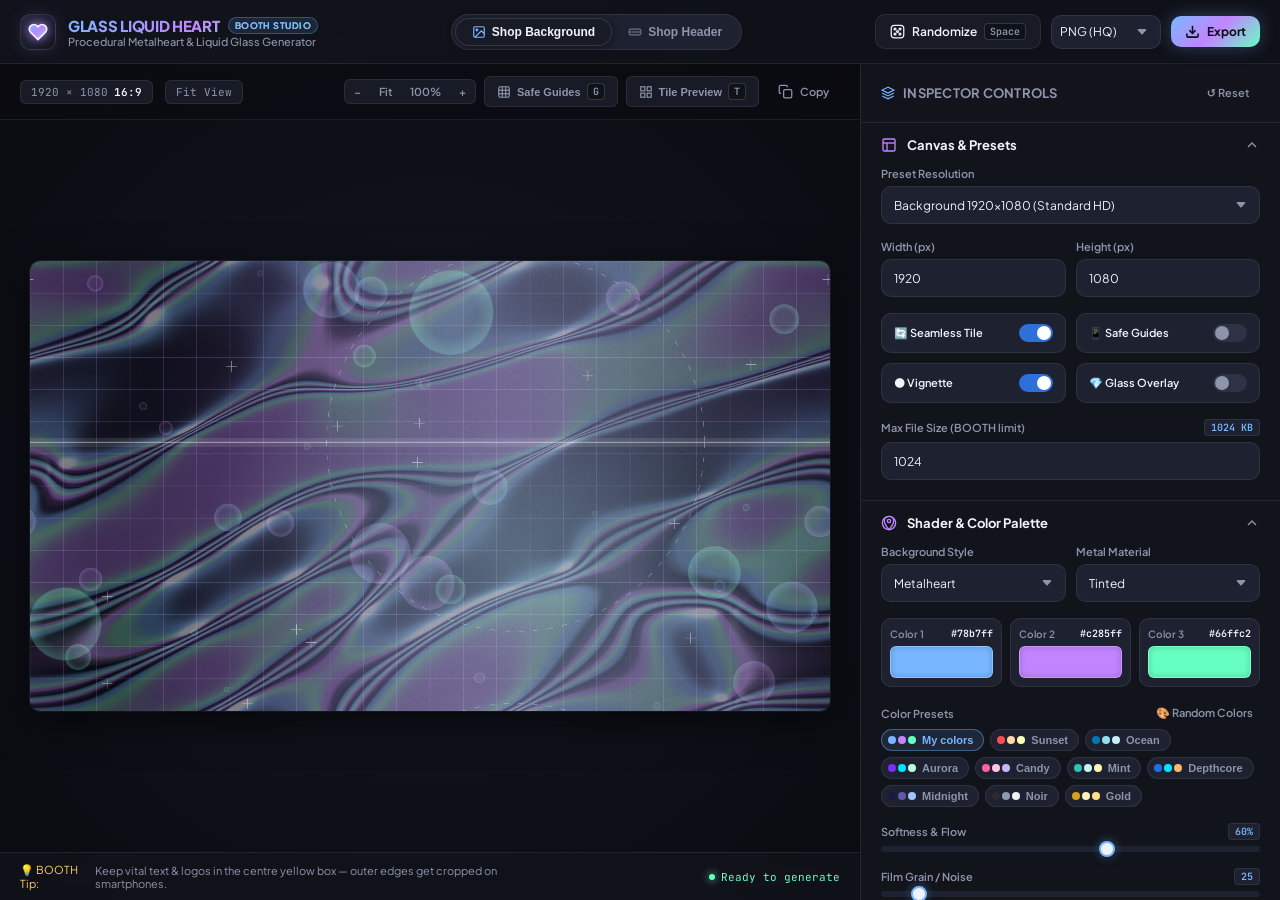
==== index.html @ 409257c8 "Initial commit: Redesign UI to Glass Liquid Heart studio and prepare for GitHub Pages" ====
<!DOCTYPE html>
<html lang="en">
<head>
  <meta charset="utf-8">
  <meta name="viewport" content="width=device-width, initial-scale=1">
  <title>Glass Liquid Heart | BOOTH Aesthetic Studio</title>
  <meta name="description" content="Next-gen procedural Metalheart, Liquid Metal, Liquid Glass, and Y2K aesthetic background & header generator for BOOTH shops.">
  <link rel="icon" href="data:image/svg+xml,<svg xmlns=%22http://www.w3.org/2000/svg%22 viewBox=%220 0 100 100%22><text y=%22.9em%22 font-size=%2290%22>💖</text></svg>">

  <!-- Embedded base64 woff2 fonts -->
  <link rel="stylesheet" href="fonts.css">

  <!-- Google Fonts for UI & Japanese Typography -->
  <link rel="preconnect" href="https://fonts.googleapis.com">
  <link rel="preconnect" href="https://fonts.gstatic.com" crossorigin>
  <link href="https://fonts.googleapis.com/css2?family=JetBrains+Mono:wght@400;500;600&family=Plus+Jakarta+Sans:wght@400;500;600;700;800&family=Syne:wght@700;800&family=Zen+Maru+Gothic:wght@700&family=Potta+One&family=Reggae+One&family=Rampart+One&family=DotGothic16&family=Yusei+Magic&family=RocknRoll+One&family=Train+One&display=swap" rel="stylesheet">

  <style>
    :root {
      --bg-base: #0a0b10;
      --bg-surface: #12141c;
      --bg-surface-elevated: #181b26;
      --bg-surface-glass: rgba(18, 20, 28, 0.72);
      --bg-input: #1d2130;
      --border-subtle: rgba(255, 255, 255, 0.08);
      --border-focus: rgba(120, 183, 255, 0.5);
      --border-glass: rgba(255, 255, 255, 0.12);
      --text-main: #f0f3fa;
      --text-muted: #8e95aa;
      --text-faint: #575e74;
      --accent-c1: #78b7ff;
      --accent-c2: #c285ff;
      --accent-c3: #66ffc2;
      --accent-gradient: linear-gradient(135deg, #78b7ff 0%, #c285ff 50%, #66ffc2 100%);
      --accent-primary: #78b7ff;
      --accent-danger: #fc4d50;
      --radius-sm: 6px;
      --radius-md: 10px;
      --radius-lg: 14px;
      --radius-xl: 20px;
      --shadow-sm: 0 2px 8px rgba(0, 0, 0, 0.25);
      --shadow-md: 0 8px 24px rgba(0, 0, 0, 0.35);
      --shadow-glow: 0 0 20px rgba(120, 183, 255, 0.2);
      --sidebar-width: 420px;
      --header-height: 64px;
      --font-ui: 'Plus Jakarta Sans', system-ui, -apple-system, sans-serif;
      --font-mono: 'JetBrains Mono', monospace;
    }

    * {
      box-sizing: border-box;
      margin: 0;
      padding: 0;
      -webkit-font-smoothing: antialiased;
    }

    body {
      background-color: var(--bg-base);
      color: var(--text-main);
      font-family: var(--font-ui);
      min-height: 100vh;
      display: flex;
      flex-direction: column;
      overflow-x: hidden;
      background-image: 
        radial-gradient(circle at 15% 10%, rgba(120, 183, 255, 0.06) 0%, transparent 40%),
        radial-gradient(circle at 85% 85%, rgba(194, 133, 255, 0.06) 0%, transparent 45%);
      background-attachment: fixed;
    }

    /* Scrollbars */
    ::-webkit-scrollbar {
      width: 7px;
      height: 7px;
    }
    ::-webkit-scrollbar-track {
      background: var(--bg-base);
    }
    ::-webkit-scrollbar-thumb {
      background: var(--bg-input);
      border-radius: 4px;
    }
    ::-webkit-scrollbar-thumb:hover {
      background: var(--text-faint);
    }

    /* Studio Header */
    header.studio-header {
      height: var(--header-height);
      background: var(--bg-surface-glass);
      backdrop-filter: blur(16px);
      -webkit-backdrop-filter: blur(16px);
      border-bottom: 1px solid var(--border-subtle);
      display: flex;
      align-items: center;
      justify-content: space-between;
      padding: 0 20px;
      position: sticky;
      top: 0;
      z-index: 100;
    }

    .brand-group {
      display: flex;
      align-items: center;
      gap: 12px;
    }

    .brand-icon {
      width: 36px;
      height: 36px;
      border-radius: var(--radius-md);
      background: linear-gradient(135deg, #1f2538 0%, #11131a 100%);
      border: 1px solid var(--border-glass);
      display: flex;
      align-items: center;
      justify-content: center;
      box-shadow: 0 0 16px rgba(194, 133, 255, 0.15);
      position: relative;
      overflow: hidden;
    }
    .brand-icon svg {
      width: 20px;
      height: 20px;
      filter: drop-shadow(0 0 6px #c285ff);
    }

    .brand-meta {
      display: flex;
      flex-direction: column;
    }
    .brand-title {
      font-size: 15px;
      font-weight: 800;
      letter-spacing: -0.02em;
      background: var(--accent-gradient);
      -webkit-background-clip: text;
      -webkit-text-fill-color: transparent;
      display: flex;
      align-items: center;
      gap: 8px;
    }
    .brand-badge {
      font-size: 9px;
      font-weight: 700;
      letter-spacing: 0.05em;
      text-transform: uppercase;
      padding: 2px 6px;
      border-radius: 100px;
      background: rgba(120, 183, 255, 0.12);
      color: var(--accent-c1);
      border: 1px solid rgba(120, 183, 255, 0.3);
      -webkit-text-fill-color: initial;
    }
    .brand-desc {
      font-size: 11px;
      color: var(--text-muted);
      font-weight: 500;
    }

    /* Mode Segmented Switch */
    .mode-switch {
      display: flex;
      background: var(--bg-input);
      padding: 3px;
      border-radius: 100px;
      border: 1px solid var(--border-subtle);
      position: relative;
    }
    .mode-btn {
      background: transparent;
      border: none;
      color: var(--text-muted);
      font-size: 12px;
      font-weight: 600;
      padding: 6px 16px;
      border-radius: 100px;
      cursor: pointer;
      display: flex;
      align-items: center;
      gap: 6px;
      transition: all 0.2s cubic-bezier(0.16, 1, 0.3, 1);
      user-select: none;
    }
    .mode-btn svg {
      width: 14px;
      height: 14px;
      opacity: 0.7;
    }
    .mode-btn.active {
      background: var(--bg-surface-elevated);
      color: var(--text-main);
      box-shadow: 0 2px 8px rgba(0, 0, 0, 0.4);
      border: 1px solid var(--border-glass);
    }
    .mode-btn.active svg {
      opacity: 1;
      color: var(--accent-c1);
    }

    /* Header Quick Actions */
    .header-actions {
      display: flex;
      align-items: center;
      gap: 10px;
    }

    /* Buttons */
    .btn {
      font-family: inherit;
      font-size: 12px;
      font-weight: 600;
      display: inline-flex;
      align-items: center;
      justify-content: center;
      gap: 7px;
      padding: 8px 14px;
      border-radius: var(--radius-md);
      border: 1px solid var(--border-subtle);
      background: var(--bg-surface-elevated);
      color: var(--text-main);
      cursor: pointer;
      transition: all 0.18s ease;
      user-select: none;
      white-space: nowrap;
    }
    .btn:hover {
      background: #222638;
      border-color: var(--border-glass);
      transform: translateY(-1px);
    }
    .btn:active {
      transform: translateY(0);
    }
    .btn svg {
      width: 15px;
      height: 15px;
      flex-shrink: 0;
    }

    .btn-primary {
      background: linear-gradient(135deg, #2b6cb0 0%, #7b2cbf 100%);
      border: 1px solid rgba(194, 133, 255, 0.4);
      color: #fff;
      box-shadow: 0 0 16px rgba(123, 44, 191, 0.3);
    }
    .btn-primary:hover {
      background: linear-gradient(135deg, #3182ce 0%, #9d4edd 100%);
      border-color: rgba(194, 133, 255, 0.6);
      box-shadow: 0 0 22px rgba(157, 78, 221, 0.45);
    }

    .btn-accent {
      background: var(--accent-gradient);
      color: #0c0e14;
      font-weight: 700;
      border: none;
      box-shadow: 0 0 18px rgba(120, 183, 255, 0.3);
    }
    .btn-accent:hover {
      filter: brightness(1.1);
      box-shadow: 0 0 24px rgba(102, 255, 194, 0.4);
    }

    .btn-ghost {
      background: transparent;
      border-color: transparent;
      color: var(--text-muted);
    }
    .btn-ghost:hover {
      background: var(--bg-input);
      color: var(--text-main);
    }

    .btn-sm {
      padding: 5px 10px;
      font-size: 11px;
      border-radius: var(--radius-sm);
    }

    .kbd {
      font-family: var(--font-mono);
      font-size: 10px;
      background: rgba(0, 0, 0, 0.3);
      padding: 1px 5px;
      border-radius: 4px;
      border: 1px solid rgba(255, 255, 255, 0.15);
      color: var(--text-muted);
    }

    /* Main Studio Container */
    .studio-layout {
      flex: 1;
      display: grid;
      grid-template-columns: 1fr var(--sidebar-width);
      min-height: calc(100vh - var(--header-height));
      position: relative;
    }

    /* Left: Viewport Stage */
    .viewport-stage {
      display: flex;
      flex-direction: column;
      position: relative;
      background: radial-gradient(circle at center, #131622 0%, #0a0b10 100%);
      overflow: hidden;
    }

    /* Viewport Stage Bar */
    .stage-toolbar {
      display: flex;
      align-items: center;
      justify-content: space-between;
      padding: 12px 20px;
      background: rgba(10, 11, 16, 0.5);
      backdrop-filter: blur(8px);
      border-bottom: 1px solid var(--border-subtle);
      z-index: 10;
    }

    .viewport-meta {
      display: flex;
      align-items: center;
      gap: 12px;
    }

    .res-badge {
      font-family: var(--font-mono);
      font-size: 11px;
      color: var(--text-muted);
      background: var(--bg-surface-elevated);
      padding: 4px 10px;
      border-radius: var(--radius-sm);
      border: 1px solid var(--border-subtle);
      display: flex;
      align-items: center;
      gap: 6px;
    }
    .res-badge b {
      color: var(--text-main);
      font-weight: 600;
    }

    .stage-controls {
      display: flex;
      align-items: center;
      gap: 8px;
    }

    .tool-toggle {
      background: var(--bg-surface-elevated);
      border: 1px solid var(--border-subtle);
      color: var(--text-muted);
      padding: 6px 12px;
      border-radius: var(--radius-sm);
      font-size: 11px;
      font-weight: 600;
      cursor: pointer;
      display: flex;
      align-items: center;
      gap: 6px;
      transition: all 0.15s ease;
    }
    .tool-toggle:hover {
      background: #202435;
      color: var(--text-main);
    }
    .tool-toggle.active {
      background: rgba(120, 183, 255, 0.14);
      color: var(--accent-c1);
      border-color: rgba(120, 183, 255, 0.4);
    }
    .tool-toggle svg {
      width: 14px;
      height: 14px;
    }

    /* Canvas Viewport Area */
    .canvas-viewport {
      flex: 1;
      display: flex;
      align-items: center;
      justify-content: center;
      padding: 30px;
      position: relative;
      overflow: auto;
      user-select: none;
    }

    .canvas-container {
      position: relative;
      display: inline-flex;
      border-radius: var(--radius-md);
      box-shadow: 
        0 10px 40px rgba(0, 0, 0, 0.6),
        0 0 0 1px var(--border-subtle);
      transition: transform 0.2s cubic-bezier(0.16, 1, 0.3, 1);
      max-width: 100%;
    }

    canvas#cv {
      display: block;
      max-width: 100%;
      height: auto;
      border-radius: var(--radius-md);
      background: #000;
    }

    /* Safe Guides Overlay */
    #guide {
      position: absolute;
      inset: 0;
      pointer-events: none;
      display: none;
      border-radius: var(--radius-md);
      overflow: hidden;
    }
    #guide i {
      position: absolute;
      border: 1.5px dashed rgba(255, 255, 255, 0.8);
      box-shadow: 0 0 0 1px rgba(0, 0, 0, 0.6);
      top: 0;
      bottom: 0;
      left: 50%;
      transform: translateX(-50%);
    }
    #guide i::before {
      content: 'PC SAFE AREA';
      position: absolute;
      top: 8px;
      left: 8px;
      font-size: 9px;
      font-weight: 700;
      color: #fff;
      background: rgba(0, 0, 0, 0.6);
      padding: 2px 6px;
      border-radius: 3px;
      letter-spacing: 0.05em;
    }
    #guide b {
      position: absolute;
      border: 1.5px dashed #ffd166;
      left: 50%;
      top: 50%;
      transform: translate(-50%, -50%);
      width: 50%;
      height: 50%;
      box-shadow: 0 0 0 1px rgba(0, 0, 0, 0.7);
    }
    #guide b::before {
      content: 'PHONE SAFE ZONE';
      position: absolute;
      top: 6px;
      left: 6px;
      font-size: 9px;
      font-weight: 700;
      color: #ffd166;
      background: rgba(0, 0, 0, 0.7);
      padding: 2px 6px;
      border-radius: 3px;
      letter-spacing: 0.05em;
    }

    /* Stage Footer / Info Bar */
    .stage-footer {
      display: flex;
      align-items: center;
      justify-content: space-between;
      padding: 10px 20px;
      background: var(--bg-surface-glass);
      backdrop-filter: blur(8px);
      border-top: 1px solid var(--border-subtle);
      font-size: 11px;
      color: var(--text-muted);
    }
    .footer-tip {
      display: flex;
      align-items: center;
      gap: 6px;
      max-width: 60%;
    }
    .footer-tip span {
      color: #ffd166;
    }
    .footer-status {
      font-family: var(--font-mono);
      color: var(--accent-c3);
      display: flex;
      align-items: center;
      gap: 6px;
    }
    .footer-status::before {
      content: '';
      width: 6px;
      height: 6px;
      border-radius: 50%;
      background: var(--accent-c3);
      box-shadow: 0 0 8px var(--accent-c3);
    }

    /* Right: Studio Inspector Sidebar */
    .studio-sidebar {
      background: var(--bg-surface);
      border-left: 1px solid var(--border-subtle);
      display: flex;
      flex-direction: column;
      height: calc(100vh - var(--header-height));
      position: sticky;
      top: var(--header-height);
      overflow-y: auto;
    }

    .inspector-header {
      padding: 16px 20px;
      border-bottom: 1px solid var(--border-subtle);
      display: flex;
      align-items: center;
      justify-content: space-between;
      background: var(--bg-surface-glass);
      position: sticky;
      top: 0;
      z-index: 5;
    }
    .inspector-title {
      font-size: 13px;
      font-weight: 700;
      letter-spacing: 0.02em;
      text-transform: uppercase;
      color: var(--text-muted);
      display: flex;
      align-items: center;
      gap: 8px;
    }
    .inspector-title svg {
      width: 14px;
      height: 14px;
      color: var(--accent-c1);
    }

    /* Accordion Section */
    .panel-section {
      border-bottom: 1px solid var(--border-subtle);
    }
    .panel-header {
      padding: 14px 20px;
      display: flex;
      align-items: center;
      justify-content: space-between;
      cursor: pointer;
      user-select: none;
      background: transparent;
      transition: background 0.15s ease;
    }
    .panel-header:hover {
      background: rgba(255, 255, 255, 0.02);
    }
    .panel-title {
      font-size: 13px;
      font-weight: 700;
      display: flex;
      align-items: center;
      gap: 10px;
      color: var(--text-main);
    }
    .panel-title svg {
      width: 16px;
      height: 16px;
      color: var(--accent-c2);
    }
    .panel-chevron {
      color: var(--text-faint);
      transition: transform 0.2s cubic-bezier(0.16, 1, 0.3, 1);
    }
    .panel-section.open .panel-chevron {
      transform: rotate(180deg);
      color: var(--text-muted);
    }
    .panel-body {
      padding: 0 20px 20px 20px;
      display: none;
      flex-direction: column;
      gap: 16px;
    }
    .panel-section.open .panel-body {
      display: flex;
    }

    /* Form Controls */
    .field-group {
      display: flex;
      flex-direction: column;
      gap: 6px;
    }
    .field-label {
      font-size: 11px;
      font-weight: 600;
      color: var(--text-muted);
      display: flex;
      align-items: center;
      justify-content: space-between;
    }
    .field-label .val-badge {
      font-family: var(--font-mono);
      font-size: 10px;
      color: var(--accent-c1);
      background: var(--bg-input);
      padding: 1px 6px;
      border-radius: 4px;
      border: 1px solid var(--border-subtle);
    }

    .input-row {
      display: grid;
      grid-template-columns: 1fr 1fr;
      gap: 10px;
    }

    .input-row-3 {
      display: grid;
      grid-template-columns: 1fr 1fr 1fr;
      gap: 8px;
    }

    /* Text & Number Inputs */
    input[type="text"],
    input[type="number"],
    select {
      width: 100%;
      height: 38px;
      background: var(--bg-input);
      border: 1px solid var(--border-subtle);
      border-radius: var(--radius-md);
      color: var(--text-main);
      font-family: inherit;
      font-size: 12px;
      padding: 0 12px;
      outline: none;
      transition: all 0.15s ease;
    }
    input[type="text"]:focus,
    input[type="number"]:focus,
    select:focus {
      border-color: var(--border-focus);
      box-shadow: 0 0 0 3px rgba(120, 183, 255, 0.12);
      background: #22273a;
    }
    select {
      cursor: pointer;
      appearance: none;
      -webkit-appearance: none;
      background-image: url("data:image/svg+xml,%3Csvg xmlns='http://www.w3.org/2000/svg' width='12' height='12' fill='%238e95aa' viewBox='0 0 16 16'%3E%3Cpath d='M7.247 11.14 2.451 5.658C1.885 5.013 2.345 4 3.204 4h9.592a1 1 0 0 1 .753 1.659l-4.796 5.48a1 1 0 0 1-1.506 0z'/%3E%3C/svg%3E");
      background-repeat: no-repeat;
      background-position: calc(100% - 12px) center;
      padding-right: 32px;
    }
    select optgroup {
      background: var(--bg-surface-elevated);
      color: var(--accent-c1);
      font-weight: 700;
      font-style: normal;
    }
    select option {
      background: var(--bg-surface);
      color: var(--text-main);
      padding: 8px;
    }

    /* Range Sliders */
    input[type="range"] {
      -webkit-appearance: none;
      appearance: none;
      width: 100%;
      height: 6px;
      background: var(--bg-input);
      border-radius: 10px;
      outline: none;
      cursor: pointer;
      position: relative;
    }
    input[type="range"]::-webkit-slider-thumb {
      -webkit-appearance: none;
      appearance: none;
      width: 16px;
      height: 16px;
      border-radius: 50%;
      background: #f0f3fa;
      border: 2px solid #78b7ff;
      box-shadow: 0 2px 6px rgba(0, 0, 0, 0.5), 0 0 10px rgba(120, 183, 255, 0.5);
      cursor: pointer;
      transition: transform 0.1s ease, box-shadow 0.1s ease;
    }
    input[type="range"]::-webkit-slider-thumb:hover {
      transform: scale(1.2);
      box-shadow: 0 2px 8px rgba(0, 0, 0, 0.6), 0 0 14px rgba(120, 183, 255, 0.8);
    }
    input[type="range"]::-moz-range-thumb {
      width: 16px;
      height: 16px;
      border-radius: 50%;
      background: #f0f3fa;
      border: 2px solid #78b7ff;
      box-shadow: 0 2px 6px rgba(0, 0, 0, 0.5);
      cursor: pointer;
    }

    /* Color Swatches Grid */
    .color-swatches-grid {
      display: grid;
      grid-template-columns: 1fr 1fr 1fr;
      gap: 8px;
    }
    .color-picker-card {
      display: flex;
      flex-direction: column;
      gap: 6px;
      background: var(--bg-input);
      border: 1px solid var(--border-subtle);
      border-radius: var(--radius-md);
      padding: 8px;
      position: relative;
    }
    .color-picker-card:hover {
      border-color: var(--border-glass);
    }
    .color-preview-box {
      width: 100%;
      height: 32px;
      border-radius: var(--radius-sm);
      position: relative;
      overflow: hidden;
      cursor: pointer;
      border: 1px solid rgba(255, 255, 255, 0.15);
      box-shadow: inset 0 0 6px rgba(0, 0, 0, 0.2);
    }
    .color-preview-box input[type="color"] {
      position: absolute;
      inset: -10px;
      width: 200%;
      height: 200%;
      opacity: 0;
      cursor: pointer;
    }
    .color-card-meta {
      display: flex;
      align-items: center;
      justify-content: space-between;
      font-size: 10px;
      font-weight: 600;
    }
    .color-label-tag {
      color: var(--text-muted);
    }
    .color-hex-tag {
      font-family: var(--font-mono);
      color: var(--text-main);
    }

    /* Palettes Grid */
    .palettes-row {
      display: flex;
      flex-wrap: wrap;
      gap: 6px;
    }
    .palette-pill {
      background: var(--bg-input);
      border: 1px solid var(--border-subtle);
      border-radius: 100px;
      padding: 4px 10px 4px 6px;
      display: inline-flex;
      align-items: center;
      gap: 6px;
      font-size: 11px;
      font-weight: 600;
      cursor: pointer;
      color: var(--text-muted);
      transition: all 0.15s ease;
    }
    .palette-pill:hover {
      background: #252a3d;
      color: var(--text-main);
      border-color: var(--border-glass);
      transform: translateY(-1px);
    }
    .palette-pill.active {
      background: rgba(120, 183, 255, 0.12);
      border-color: rgba(120, 183, 255, 0.4);
      color: var(--accent-c1);
    }
    .palette-dots {
      display: flex;
      gap: 2px;
    }
    .palette-dot {
      width: 8px;
      height: 8px;
      border-radius: 50%;
    }

    /* Switch Toggles (iOS / Figma style) */
    .switches-grid {
      display: grid;
      grid-template-columns: 1fr 1fr;
      gap: 10px;
    }
    .switch-card {
      background: var(--bg-input);
      border: 1px solid var(--border-subtle);
      border-radius: var(--radius-md);
      padding: 10px 12px;
      display: flex;
      align-items: center;
      justify-content: space-between;
      cursor: pointer;
      transition: border-color 0.15s ease;
    }
    .switch-card:hover {
      border-color: var(--border-glass);
    }
    .switch-label {
      font-size: 11px;
      font-weight: 600;
      color: var(--text-main);
      display: flex;
      align-items: center;
      gap: 6px;
    }
    .switch-toggle {
      width: 34px;
      height: 18px;
      background: #2d3247;
      border-radius: 100px;
      position: relative;
      transition: background 0.2s cubic-bezier(0.16, 1, 0.3, 1);
      flex-shrink: 0;
    }
    .switch-toggle::after {
      content: '';
      position: absolute;
      top: 2px;
      left: 2px;
      width: 14px;
      height: 14px;
      border-radius: 50%;
      background: #8e95aa;
      transition: transform 0.2s cubic-bezier(0.16, 1, 0.3, 1), background 0.2s;
    }
    .switch-card input[type="checkbox"] {
      display: none;
    }
    .switch-card input[type="checkbox"]:checked + .switch-toggle {
      background: #2e6fd9;
    }
    .switch-card input[type="checkbox"]:checked + .switch-toggle::after {
      transform: translateX(16px);
      background: #ffffff;
    }

    /* Alignment Segmented Control */
    .segmented-control {
      display: flex;
      background: var(--bg-input);
      border-radius: var(--radius-md);
      border: 1px solid var(--border-subtle);
      padding: 3px;
      gap: 2px;
    }
    .segmented-btn {
      flex: 1;
      background: transparent;
      border: none;
      border-radius: var(--radius-sm);
      color: var(--text-muted);
      font-size: 11px;
      font-weight: 600;
      padding: 6px;
      cursor: pointer;
      transition: all 0.15s ease;
      display: flex;
      align-items: center;
      justify-content: center;
      gap: 4px;
    }
    .segmented-btn.active {
      background: var(--bg-surface-elevated);
      color: var(--text-main);
      box-shadow: 0 1px 4px rgba(0, 0, 0, 0.3);
      border: 1px solid var(--border-glass);
    }

    /* Quick Action Grid in Sidebar */
    .button-grid-2 {
      display: grid;
      grid-template-columns: 1fr 1fr;
      gap: 8px;
    }

    /* Modal for Seamless Tile Inspection */
    .modal-overlay {
      position: fixed;
      inset: 0;
      background: rgba(4, 5, 8, 0.82);
      backdrop-filter: blur(16px);
      -webkit-backdrop-filter: blur(16px);
      z-index: 1000;
      display: none;
      align-items: center;
      justify-content: center;
      padding: 24px;
    }
    .modal-overlay.open {
      display: flex;
      animation: modalFadeIn 0.2s ease-out;
    }
    @keyframes modalFadeIn {
      from { opacity: 0; transform: scale(0.98); }
      to { opacity: 1; transform: scale(1); }
    }

    .modal-container {
      background: var(--bg-surface);
      border: 1px solid var(--border-glass);
      border-radius: var(--radius-xl);
      box-shadow: var(--shadow-md);
      width: 100%;
      max-width: 1000px;
      max-height: 90vh;
      display: flex;
      flex-direction: column;
      overflow: hidden;
    }
    .modal-header {
      padding: 16px 24px;
      border-bottom: 1px solid var(--border-subtle);
      display: flex;
      align-items: center;
      justify-content: space-between;
    }
    .modal-title {
      font-size: 15px;
      font-weight: 700;
      display: flex;
      align-items: center;
      gap: 10px;
    }
    .modal-body {
      padding: 24px;
      overflow-y: auto;
      display: flex;
      flex-direction: column;
      gap: 16px;
    }
    .tile-preview-stage {
      width: 100%;
      height: 480px;
      border-radius: var(--radius-md);
      border: 1px solid var(--border-subtle);
      background-size: 33.333% 50%;
      box-shadow: inset 0 0 20px rgba(0, 0, 0, 0.5);
      position: relative;
    }
    .tile-mockup-overlay {
      position: absolute;
      inset: 0;
      display: flex;
      flex-direction: column;
      align-items: center;
      justify-content: center;
      background: rgba(0, 0, 0, 0.35);
      backdrop-filter: blur(2px);
      pointer-events: none;
    }
    .mock-shop-card {
      background: rgba(22, 24, 34, 0.9);
      border: 1px solid var(--border-glass);
      border-radius: 16px;
      padding: 24px 32px;
      text-align: center;
      box-shadow: 0 12px 36px rgba(0, 0, 0, 0.6);
      max-width: 400px;
    }
    .mock-avatar {
      width: 64px;
      height: 64px;
      border-radius: 50%;
      background: var(--accent-gradient);
      margin: 0 auto 12px auto;
      display: flex;
      align-items: center;
      justify-content: center;
      font-size: 24px;
      box-shadow: 0 0 20px rgba(120, 183, 255, 0.4);
    }

    /* Toast Notifications */
    .toast-container {
      position: fixed;
      bottom: 24px;
      right: 24px;
      display: flex;
      flex-direction: column;
      gap: 10px;
      z-index: 9999;
      pointer-events: none;
    }
    .toast {
      background: rgba(24, 27, 38, 0.95);
      border: 1px solid var(--border-glass);
      color: var(--text-main);
      padding: 12px 18px;
      border-radius: var(--radius-md);
      box-shadow: 0 8px 30px rgba(0, 0, 0, 0.6);
      backdrop-filter: blur(12px);
      font-size: 12px;
      font-weight: 600;
      display: flex;
      align-items: center;
      gap: 10px;
      animation: toastSlideUp 0.25s cubic-bezier(0.16, 1, 0.3, 1);
      transition: all 0.2s ease;
      pointer-events: auto;
    }
    .toast.hide {
      opacity: 0;
      transform: translateY(10px);
    }
    @keyframes toastSlideUp {
      from { opacity: 0; transform: translateY(20px); }
      to { opacity: 1; transform: translateY(0); }
    }

    /* Responsive */
    @media (max-width: 1024px) {
      .studio-layout {
        grid-template-columns: 1fr;
      }
      .studio-sidebar {
        height: auto;
        border-left: none;
        border-top: 1px solid var(--border-subtle);
      }
      header.studio-header {
        padding: 0 14px;
      }
      .brand-desc {
        display: none;
      }
    }
  </style>
</head>
<body>

  <!-- Top Studio Navigation Bar -->
  <header class="studio-header">
    <div class="brand-group">
      <div class="brand-icon">
        <svg viewBox="0 0 24 24" fill="none" stroke="currentColor" stroke-width="2">
          <path d="M20.84 4.61a5.5 5.5 0 0 0-7.78 0L12 5.67l-1.06-1.06a5.5 5.5 0 0 0-7.78 7.78l1.06 1.06L12 21.23l7.78-7.78 1.06-1.06a5.5 5.5 0 0 0 0-7.78z" fill="url(#brandGrad)"/>
          <defs>
            <linearGradient id="brandGrad" x1="0%" y1="0%" x2="100%" y2="100%">
              <stop offset="0%" stop-color="#78b7ff"/>
              <stop offset="50%" stop-color="#c285ff"/>
              <stop offset="100%" stop-color="#66ffc2"/>
            </linearGradient>
          </defs>
        </svg>
      </div>
      <div class="brand-meta">
        <h1 class="brand-title">GLASS LIQUID HEART <span class="brand-badge">BOOTH Studio</span></h1>
        <p class="brand-desc">Procedural Metalheart & Liquid Glass Generator</p>
      </div>
    </div>

    <!-- Center Mode Switcher -->
    <div class="mode-switch">
      <button class="mode-btn active" id="btn-mode-bg" data-mode="Background">
        <svg viewBox="0 0 24 24" fill="none" stroke="currentColor" stroke-width="2"><rect x="3" y="3" width="18" height="18" rx="2"/><circle cx="8.5" cy="8.5" r="1.5"/><polyline points="21 15 16 10 5 21"/></svg>
        Shop Background
      </button>
      <button class="mode-btn" id="btn-mode-hd" data-mode="Header">
        <svg viewBox="0 0 24 24" fill="none" stroke="currentColor" stroke-width="2"><rect x="2" y="7" width="20" height="10" rx="2"/><line x1="2" y1="12" x2="22" y2="12"/></svg>
        Shop Header
      </button>
      <!-- Hidden compatibility select for existing code -->
      <select id="mode" style="display:none;"><option selected>Background</option><option>Header</option></select>
    </div>

    <!-- Header Actions -->
    <div class="header-actions">
      <button class="btn" id="rnd" title="Generate new procedural variation (Space)">
        <svg viewBox="0 0 24 24" fill="none" stroke="currentColor" stroke-width="2"><rect x="2" y="2" width="20" height="20" rx="5"/><circle cx="8" cy="8" r="1.5"/><circle cx="16" cy="8" r="1.5"/><circle cx="8" cy="16" r="1.5"/><circle cx="16" cy="16" r="1.5"/><circle cx="12" cy="12" r="1.5"/></svg>
        Randomize <span class="kbd">Space</span>
      </button>
      <div style="width: 110px;">
        <select id="fmt" title="Download Format" style="height: 34px; padding: 0 8px;">
          <option value="image/png" selected>PNG (HQ)</option>
          <option value="image/jpeg">JPG (Lite)</option>
        </select>
      </div>
      <button class="btn btn-accent" id="dl">
        <svg viewBox="0 0 24 24" fill="none" stroke="currentColor" stroke-width="2.5"><path d="M21 15v4a2 2 0 0 1-2 2H5a2 2 0 0 1-2-2v-4"/><polyline points="7 10 12 15 17 10"/><line x1="12" y1="15" x2="12" y2="3"/></svg>
        Export
      </button>
    </div>
  </header>

  <!-- Studio Main Layout -->
  <main class="studio-layout">

    <!-- Viewport Stage (Center) -->
    <section class="viewport-stage">
      <div class="stage-toolbar">
        <div class="viewport-meta">
          <div class="res-badge">
            <span id="res-indicator">1920 × 1080</span>
            <b id="aspect-indicator">16:9</b>
          </div>
          <div class="res-badge" id="zoom-indicator">
            Fit View
          </div>
        </div>

        <div class="stage-controls">
          <div style="display:flex;align-items:center;background:var(--bg-surface-elevated);border:1px solid var(--border-subtle);border-radius:var(--radius-sm);overflow:hidden;">
            <button class="btn btn-sm btn-ghost" id="btn-zoom-out" style="padding:4px 8px;" title="Zoom Out">−</button>
            <button class="btn btn-sm btn-ghost" id="btn-zoom-fit" style="padding:4px 8px;font-size:11px;" title="Fit View">Fit</button>
            <button class="btn btn-sm btn-ghost" id="btn-zoom-100" style="padding:4px 8px;font-size:11px;" title="100% Scale">100%</button>
            <button class="btn btn-sm btn-ghost" id="btn-zoom-in" style="padding:4px 8px;" title="Zoom In">+</button>
          </div>
          <button class="tool-toggle" id="btn-toggle-guides" title="Toggle BOOTH Safe Zone Overlays (G)">
            <svg viewBox="0 0 24 24" fill="none" stroke="currentColor" stroke-width="2"><rect x="3" y="3" width="18" height="18" rx="2"/><line x1="9" y1="3" x2="9" y2="21"/><line x1="15" y1="3" x2="15" y2="21"/><line x1="3" y1="9" x2="21" y2="9"/><line x1="3" y1="15" x2="21" y2="15"/></svg>
            Safe Guides <span class="kbd">G</span>
          </button>
          <button class="tool-toggle" id="btn-open-tile-modal" title="Open Seamless 3x2 Tile Inspector (T)">
            <svg viewBox="0 0 24 24" fill="none" stroke="currentColor" stroke-width="2"><rect x="3" y="3" width="7" height="7"/><rect x="14" y="3" width="7" height="7"/><rect x="14" y="14" width="7" height="7"/><rect x="3" y="14" width="7" height="7"/></svg>
            Tile Preview <span class="kbd">T</span>
          </button>
          <button class="btn btn-sm btn-ghost" id="btn-copy-clipboard" title="Copy rendered image to clipboard">
            <svg viewBox="0 0 24 24" fill="none" stroke="currentColor" stroke-width="2"><rect x="9" y="9" width="13" height="13" rx="2"/><path d="M5 15H4a2 2 0 0 1-2-2V4a2 2 0 0 1 2-2h9a2 2 0 0 1 2 2v1"/></svg>
            Copy
          </button>
        </div>
      </div>

      <!-- Main Canvas Viewport Area -->
      <div class="canvas-viewport" id="viewport-scroll-area">
        <div class="canvas-container" id="canvas-wrapper">
          <canvas id="cv" width="1920" height="1080"></canvas>
          <div id="guide">
            <i></i>
            <b></b>
          </div>
        </div>
      </div>

      <!-- Stage Footer / Status Bar -->
      <div class="stage-footer">
        <div class="footer-tip">
          <span>💡 BOOTH Tip:</span> Keep vital text & logos in the centre yellow box — outer edges get cropped on smartphones.
        </div>
        <div class="footer-status" id="info">
          Ready to generate
        </div>
      </div>
    </section>

    <!-- Studio Inspector (Sidebar) -->
    <aside class="studio-sidebar">
      <div class="inspector-header">
        <div class="inspector-title">
          <svg viewBox="0 0 24 24" fill="none" stroke="currentColor" stroke-width="2"><polygon points="12 2 2 7 12 12 22 7 12 2"></polygon><polyline points="2 17 12 22 22 17"></polyline><polyline points="2 12 12 17 22 12"></polyline></svg>
          Inspector Controls
        </div>
        <button class="btn btn-sm btn-ghost" id="rstc" title="Reset to default colors">
          ↺ Reset
        </button>
      </div>

      <!-- Section 1: Presets & Canvas -->
      <div class="panel-section open" id="sec-canvas">
        <div class="panel-header">
          <div class="panel-title">
            <svg viewBox="0 0 24 24" fill="none" stroke="currentColor" stroke-width="2"><rect x="3" y="3" width="18" height="18" rx="2"/><line x1="3" y1="9" x2="21" y2="9"/><line x1="9" y1="21" x2="9" y2="9"/></svg>
            Canvas & Presets
          </div>
          <svg class="panel-chevron" width="16" height="16" viewBox="0 0 24 24" fill="none" stroke="currentColor" stroke-width="2"><polyline points="6 9 12 15 18 9"/></svg>
        </div>
        <div class="panel-body">
          <div class="field-group">
            <label class="field-label" for="preset">Preset Resolution</label>
            <select id="preset" autocomplete="off">
              <option value="1920,1080" selected>Background 1920×1080 (Standard HD)</option>
              <option value="2560,1440">Background 2560×1440 (2K Hi-Res)</option>
              <option value="1920,480">Header 1920×480</option>
              <option value="1920,600">Header 1920×600</option>
              <option value="512,512">Seamless Tile 512×512</option>
              <option value="1024,1024">Seamless Tile 1024×1024</option>
              <option value="c">Custom Dimensions</option>
            </select>
          </div>

          <div class="input-row">
            <div class="field-group">
              <label class="field-label" for="w">Width (px)</label>
              <input type="number" id="w" value="1920" min="100" max="4000" autocomplete="off">
            </div>
            <div class="field-group">
              <label class="field-label" for="h">Height (px)</label>
              <input type="number" id="h" value="1080" min="100" max="4000" autocomplete="off">
            </div>
          </div>

          <div class="switches-grid">
            <label class="switch-card">
              <span class="switch-label">🔄 Seamless Tile</span>
              <input type="checkbox" id="tl" checked autocomplete="off">
              <div class="switch-toggle"></div>
            </label>
            <label class="switch-card">
              <span class="switch-label">📱 Safe Guides</span>
              <input type="checkbox" id="gd" autocomplete="off">
              <div class="switch-toggle"></div>
            </label>
            <label class="switch-card">
              <span class="switch-label">🌑 Vignette</span>
              <input type="checkbox" id="vg" checked autocomplete="off">
              <div class="switch-toggle"></div>
            </label>
            <label class="switch-card">
              <span class="switch-label">💎 Glass Overlay</span>
              <input type="checkbox" id="ov" autocomplete="off">
              <div class="switch-toggle"></div>
            </label>
          </div>

          <!-- Compatibility hidden input -->
          <input type="checkbox" id="pv" style="display:none;" autocomplete="off">

          <div class="field-group">
            <label class="field-label" for="mx">
              <span>Max File Size (BOOTH limit)</span>
              <span class="val-badge" id="val-mx">1024 KB</span>
            </label>
            <input type="number" id="mx" value="1024" min="100" max="10240" autocomplete="off">
          </div>
        </div>
      </div>

      <!-- Section 2: Shader Style & Colors -->
      <div class="panel-section open" id="sec-style">
        <div class="panel-header">
          <div class="panel-title">
            <svg viewBox="0 0 24 24" fill="none" stroke="currentColor" stroke-width="2"><circle cx="12" cy="12" r="10"/><path d="M12 2a7 7 0 0 0-7 7c0 5 7 13 7 13s7-8 7-13a7 7 0 0 0-7-7z"/><circle cx="12" cy="9" r="2.5"/></svg>
            Shader & Color Palette
          </div>
          <svg class="panel-chevron" width="16" height="16" viewBox="0 0 24 24" fill="none" stroke="currentColor" stroke-width="2"><polyline points="6 9 12 15 18 9"/></svg>
        </div>
        <div class="panel-body">
          <div class="input-row">
            <div class="field-group">
              <label class="field-label" for="style">Background Style</label>
              <select id="style" autocomplete="off">
                <option selected>Metalheart</option>
                <option>Liquid metal</option>
                <option>Liquid glass</option>
                <option>Soft blobs</option>
                <option>Gradient</option>
                <option>Dots</option>
                <option>Stripes</option>
                <option>Checker</option>
                <option>Stars</option>
              </select>
            </div>
            <div class="field-group">
              <label class="field-label" for="mat">Metal Material</label>
              <select id="mat" autocomplete="off">
                <option selected>Tinted</option>
                <option>Silver</option>
                <option>Gold</option>
                <option>Rose</option>
                <option>Holographic</option>
              </select>
            </div>
          </div>

          <!-- Color Swatches & Hex pickers -->
          <div class="color-swatches-grid">
            <div class="color-picker-card">
              <div class="color-card-meta">
                <span class="color-label-tag">Color 1</span>
                <span class="color-hex-tag" id="hex-c1">#78b7ff</span>
              </div>
              <div class="color-preview-box" id="box-c1" style="background:#78b7ff;">
                <input type="color" id="c1" value="#78b7ff" autocomplete="off">
              </div>
            </div>

            <div class="color-picker-card">
              <div class="color-card-meta">
                <span class="color-label-tag">Color 2</span>
                <span class="color-hex-tag" id="hex-c2">#c285ff</span>
              </div>
              <div class="color-preview-box" id="box-c2" style="background:#c285ff;">
                <input type="color" id="c2" value="#c285ff" autocomplete="off">
              </div>
            </div>

            <div class="color-picker-card">
              <div class="color-card-meta">
                <span class="color-label-tag">Color 3</span>
                <span class="color-hex-tag" id="hex-c3">#66ffc2</span>
              </div>
              <div class="color-preview-box" id="box-c3" style="background:#66ffc2;">
                <input type="color" id="c3" value="#66ffc2" autocomplete="off">
              </div>
            </div>
          </div>

          <!-- Palette Presets Selector -->
          <div class="field-group">
            <div class="field-label">
              <span>Color Presets</span>
              <button class="btn btn-sm btn-ghost" id="rndc" style="padding:2px 6px;">
                🎨 Random Colors
              </button>
            </div>
            <div class="palettes-row" id="palette-buttons-container"></div>
            <!-- Hidden original select for script compatibility -->
            <select id="pal" style="display:none;" autocomplete="off"></select>
          </div>

          <!-- Sliders: Softness & Grain -->
          <div class="field-group">
            <label class="field-label" for="soft">
              <span>Softness & Flow</span>
              <span class="val-badge" id="val-soft">60%</span>
            </label>
            <input type="range" id="soft" min="0" max="100" value="60" autocomplete="off">
          </div>

          <div class="field-group">
            <label class="field-label" for="grain">
              <span>Film Grain / Noise</span>
              <span class="val-badge" id="val-grain">25</span>
            </label>
            <input type="range" id="grain" min="0" max="300" value="25" autocomplete="off">
          </div>
        </div>
      </div>

      <!-- Section 3: Typography & Studio Text -->
      <div class="panel-section open" id="sec-text">
        <div class="panel-header">
          <div class="panel-title">
            <svg viewBox="0 0 24 24" fill="none" stroke="currentColor" stroke-width="2"><polyline points="4 7 4 4 20 4 20 7"/><line x1="9" y1="20" x2="15" y2="20"/><line x1="12" y1="4" x2="12" y2="20"/></svg>
            Typography & Shop Branding
          </div>
          <svg class="panel-chevron" width="16" height="16" viewBox="0 0 24 24" fill="none" stroke="currentColor" stroke-width="2"><polyline points="6 9 12 15 18 9"/></svg>
        </div>
        <div class="panel-body">
          <div class="field-group">
            <label class="field-label" for="txt">Shop Text / Title</label>
            <input type="text" id="txt" placeholder="Enter shop name (or leave empty for clean background)" autocomplete="off">
          </div>

          <div class="field-group">
            <label class="field-label" for="font">Font Family</label>
            <select id="font" autocomplete="off">
              <option selected>Auto</option>
              <optgroup label="Disruptive / Blobby">
                <option style="font-family:'Climate Crisis'">Climate Crisis</option>
                <option style="font-family:'Syne'">Syne</option>
                <option style="font-family:'Unbounded'">Unbounded</option>
                <option style="font-family:'Anybody'">Anybody</option>
                <option style="font-family:'Gasoek One'">Gasoek One</option>
                <option style="font-family:'Bagel Fat One'">Bagel Fat One</option>
                <option style="font-family:'Modak'">Modak</option>
                <option style="font-family:'Chango'">Chango</option>
                <option style="font-family:'Rubik Wet Paint'">Rubik Wet Paint</option>
                <option style="font-family:'Rubik Bubbles'">Rubik Bubbles</option>
                <option style="font-family:'Rubik Glitch'">Rubik Glitch</option>
                <option style="font-family:'Shrikhand'">Shrikhand</option>
                <option style="font-family:'Sigmar One'">Sigmar One</option>
                <option style="font-family:'Foldit'">Foldit</option>
                <option style="font-family:'Rammetto One'">Rammetto One</option>
                <option style="font-family:'Titan One'">Titan One</option>
                <option style="font-family:'Luckiest Guy'">Luckiest Guy</option>
                <option style="font-family:'Coiny'">Coiny</option>
                <option style="font-family:'Chewy'">Chewy</option>
                <option style="font-family:'Paytone One'">Paytone One</option>
                <option style="font-family:'Passion One'">Passion One</option>
                <option style="font-family:'Londrina Solid'">Londrina Solid</option>
                <option style="font-family:'Sniglet'">Sniglet</option>
                <option style="font-family:'Lemon'">Lemon</option>
                <option style="font-family:'Nosifer'">Nosifer</option>
                <option style="font-family:'Rubik Gemstones'">Rubik Gemstones</option>
              </optgroup>
              <optgroup label="Y2K / Futuristic / Tech">
                <option style="font-family:'Orbitron'">Orbitron</option>
                <option style="font-family:'Audiowide'">Audiowide</option>
                <option style="font-family:'Zen Dots'">Zen Dots</option>
                <option style="font-family:'Wallpoet'">Wallpoet</option>
                <option style="font-family:'Goldman'">Goldman</option>
                <option style="font-family:'Oxanium'">Oxanium</option>
                <option style="font-family:'Exo 2'">Exo 2</option>
                <option style="font-family:'Russo One'">Russo One</option>
                <option style="font-family:'Bruno Ace'">Bruno Ace</option>
                <option style="font-family:'Stalinist One'">Stalinist One</option>
                <option style="font-family:'Black Ops One'">Black Ops One</option>
                <option style="font-family:'Faster One'">Faster One</option>
                <option style="font-family:'Michroma'">Michroma</option>
                <option style="font-family:'Krona One'">Krona One</option>
                <option style="font-family:'Righteous'">Righteous</option>
                <option style="font-family:'Tilt Warp'">Tilt Warp</option>
                <option style="font-family:'Dela Gothic One'">Dela Gothic One</option>
                <option style="font-family:'Monoton'">Monoton</option>
                <option style="font-family:'Bungee Shade'">Bungee Shade</option>
                <option style="font-family:'Bungee Inline'">Bungee Inline</option>
                <option style="font-family:'Vast Shadow'">Vast Shadow</option>
                <option style="font-family:'Fascinate Inline'">Fascinate Inline</option>
                <option style="font-family:'Sixtyfour'">Sixtyfour</option>
                <option style="font-family:'Silkscreen'">Silkscreen</option>
                <option style="font-family:'Pixelify Sans'">Pixelify Sans</option>
              </optgroup>
              <optgroup label="Gothic / Dark Metal">
                <option style="font-family:'Pirata One'">Pirata One</option>
                <option style="font-family:'UnifrakturMaguntia'">UnifrakturMaguntia</option>
                <option style="font-family:'New Rocker'">New Rocker</option>
                <option style="font-family:'Grenze Gotisch'">Grenze Gotisch</option>
                <option style="font-family:'Jacquard 24'">Jacquard 24</option>
              </optgroup>
              <optgroup label="Elegant / Fat Serif">
                <option style="font-family:'Fraunces'">Fraunces</option>
                <option style="font-family:'Gloock'">Gloock</option>
                <option style="font-family:'Caprasimo'">Caprasimo</option>
                <option style="font-family:'Ultra'">Ultra</option>
                <option style="font-family:'Alfa Slab One'">Alfa Slab One</option>
                <option style="font-family:'Abril Fatface'">Abril Fatface</option>
                <option style="font-family:'Rozha One'">Rozha One</option>
                <option style="font-family:'Limelight'">Limelight</option>
              </optgroup>
              <optgroup label="Japanese / Kanji Typography">
                <option>Zen Maru Gothic</option>
                <option>Potta One</option>
                <option>Reggae One</option>
                <option>Rampart One</option>
                <option>DotGothic16</option>
                <option>Yusei Magic</option>
                <option>RocknRoll One</option>
                <option>Train One</option>
              </optgroup>
            </select>
          </div>

          <div class="button-grid-2">
            <button class="btn btn-sm" id="rt">🎲 Randomize Text</button>
            <button class="btn btn-sm" id="dis">💥 Disruptive Y2K</button>
          </div>

          <div class="input-row">
            <div class="field-group">
              <label class="field-label" for="tstyle">Render Style</label>
              <select id="tstyle" autocomplete="off">
                <option selected>Auto</option>
                <option>Chrome</option>
                <option>Glass</option>
                <option>Sticker</option>
                <option>Neon</option>
                <option>Outline</option>
                <option>3D</option>
                <option>Gradient</option>
              </select>
            </div>
            <div class="field-group">
              <label class="field-label">Alignment</label>
              <div class="segmented-control" id="align-segmented">
                <button class="segmented-btn" data-pos="Left">Left</button>
                <button class="segmented-btn active" data-pos="Center">Center</button>
                <button class="segmented-btn" data-pos="Right">Right</button>
              </div>
              <select id="tpos" style="display:none;" autocomplete="off">
                <option>Center</option><option>Left</option><option>Right</option>
              </select>
            </div>
          </div>

          <label class="switch-card">
            <span class="switch-label">🔠 Force UPPERCASE</span>
            <input type="checkbox" id="tup" autocomplete="off">
            <div class="switch-toggle"></div>
          </label>

          <div class="field-group">
            <label class="field-label" for="tsz">
              <span>Text Size</span>
              <span class="val-badge" id="val-tsz">100%</span>
            </label>
            <input type="range" id="tsz" min="40" max="160" value="100" autocomplete="off">
          </div>

          <div class="field-group">
            <label class="field-label" for="tls">
              <span>Letter Spacing</span>
              <span class="val-badge" id="val-tls">5px</span>
            </label>
            <input type="range" id="tls" min="-5" max="40" value="5" autocomplete="off">
          </div>

          <div class="field-group">
            <label class="field-label" for="tgl">
              <span>Glow & Radiance</span>
              <span class="val-badge" id="val-tgl">100%</span>
            </label>
            <input type="range" id="tgl" min="0" max="200" value="100" autocomplete="off">
          </div>

          <div class="field-group">
            <label class="field-label" for="trot">
              <span>Perspective Tilt</span>
              <span class="val-badge" id="val-trot">0°</span>
            </label>
            <input type="range" id="trot" min="-15" max="15" value="0" autocomplete="off">
          </div>
        </div>
      </div>

      <!-- Section 4: 3D Extrusion & Liquid FX -->
      <div class="panel-section" id="sec-fx">
        <div class="panel-header">
          <div class="panel-title">
            <svg viewBox="0 0 24 24" fill="none" stroke="currentColor" stroke-width="2"><path d="M12 2v20M17 5H9.5a3.5 3.5 0 0 0 0 7h5a3.5 3.5 0 0 1 0 7H6"/></svg>
            Chrome Extrusion & Liquid FX
          </div>
          <svg class="panel-chevron" width="16" height="16" viewBox="0 0 24 24" fill="none" stroke="currentColor" stroke-width="2"><polyline points="6 9 12 15 18 9"/></svg>
        </div>
        <div class="panel-body">
          <div class="field-group">
            <label class="field-label" for="puff">
              <span>Puffiness (3D Depth)</span>
              <span class="val-badge" id="val-puff">100%</span>
            </label>
            <input type="range" id="puff" min="40" max="220" value="100" autocomplete="off">
          </div>

          <div class="field-group">
            <label class="field-label" for="shine">
              <span>Shine & Specular</span>
              <span class="val-badge" id="val-shine">100%</span>
            </label>
            <input type="range" id="shine" min="0" max="200" value="100" autocomplete="off">
          </div>

          <div class="field-group">
            <label class="field-label" for="str">
              <span>Horizontal Stretch</span>
              <span class="val-badge" id="val-str">100%</span>
            </label>
            <input type="range" id="str" min="50" max="220" value="100" autocomplete="off">
          </div>

          <div class="field-group">
            <label class="field-label" for="goo">
              <span>Liquid Goo (Bleed)</span>
              <span class="val-badge" id="val-goo">0</span>
            </label>
            <input type="range" id="goo" min="0" max="100" value="0" autocomplete="off">
          </div>

          <div class="field-group">
            <label class="field-label" for="wave">
              <span>Sine Wave Distortion</span>
              <span class="val-badge" id="val-wave">0</span>
            </label>
            <input type="range" id="wave" min="0" max="100" value="0" autocomplete="off">
          </div>

          <div class="field-group">
            <label class="field-label" for="split">
              <span>RGB Chromatic Split</span>
              <span class="val-badge" id="val-split">0</span>
            </label>
            <input type="range" id="split" min="0" max="100" value="0" autocomplete="off">
          </div>
        </div>
      </div>
    </aside>

  </main>

  <!-- Seamless Tile Inspection Modal -->
  <div class="modal-overlay" id="tile-modal">
    <div class="modal-container">
      <div class="modal-header">
        <div class="modal-title">
          <svg viewBox="0 0 24 24" fill="none" stroke="currentColor" stroke-width="2"><rect x="3" y="3" width="7" height="7"/><rect x="14" y="3" width="7" height="7"/><rect x="14" y="14" width="7" height="7"/><rect x="3" y="14" width="7" height="7"/></svg>
          Seamless 3×2 Repeat Inspector
        </div>
        <div style="display: flex; gap: 8px;">
          <button class="btn btn-sm" id="btn-toggle-mockup">Toggle BOOTH Mockup</button>
          <button class="btn btn-sm btn-ghost" id="btn-close-modal">✕ Close</button>
        </div>
      </div>
      <div class="modal-body">
        <p style="font-size: 12px; color: var(--text-muted);">
          Inspect how your pattern tiles seamlessly across BOOTH shop backgrounds. Turn on "Seamless Tile" in the inspector to verify edge alignment.
        </p>
        <div class="tile-preview-stage" id="tp-modal-stage">
          <div class="tile-mockup-overlay" id="tile-mockup" style="display: none;">
            <div class="mock-shop-card">
              <div class="mock-avatar">💖</div>
              <h3 style="font-size: 18px; margin-bottom: 6px; font-weight: 800;">YOUR SHOP NAME</h3>
              <p style="font-size: 12px; color: #a0aec0; margin-bottom: 14px;">3D Avatars, VRChat Assets & Y2K Aesthetics</p>
              <div style="display: flex; gap: 8px; justify-content: center;">
                <span class="brand-badge">★ 5.0 Rating</span>
                <span class="brand-badge">BOOTH Verified</span>
              </div>
            </div>
          </div>
        </div>
      </div>
    </div>
  </div>

  <!-- Toast Container -->
  <div class="toast-container" id="toast-container"></div>

  <!-- Hidden compatibility element for legacy tile preview -->
  <div id="tp" style="display:none;"></div>

  <script>
    // Studio DOM Elements & Helpers
    const $ = id => document.getElementById(id);
    const cv = $('cv');
    const ctx = cv.getContext('2d');
    let TL = false, seed = 1;
    const rnd = () => (seed = (seed * 16807) % 2147483647) / 2147483647;

    function showToast(msg, duration = 3000) {
      const container = $('toast-container');
      const toast = document.createElement('div');
      toast.className = 'toast';
      toast.innerHTML = msg;
      container.appendChild(toast);
      setTimeout(() => {
        toast.classList.add('hide');
        setTimeout(() => toast.remove(), 250);
      }, duration);
    }

    // Mathematical wrap & offset helper for seamless tiling
    function wrap(W, H, f) {
      if (!TL) { f(); return; }
      const s0 = seed;
      let e = s0;
      for (const oy of [-1, 0, 1]) {
        for (const ox of [-1, 0, 1]) {
          seed = s0;
          ctx.save();
          ctx.translate(ox * W, oy * H);
          f();
          ctx.restore();
          e = seed;
        }
      }
      seed = e;
    }

    function offs(W, H, f) {
      for (const oy of TL ? [-H, 0, H] : [0]) {
        for (const ox of TL ? [-W, 0, W] : [0]) {
          f(ox, oy);
        }
      }
    }

    function hx(c) {
      return [1, 3, 5].map(i => parseInt(c.substr(i, 2), 16));
    }

    function mix(a, b, t) {
      return [a[0] + (b[0] - a[0]) * t, a[1] + (b[1] - a[1]) * t, a[2] + (b[2] - a[2]) * t];
    }

    function depthcore(W, H, u, s, cs) {
      metal(W, H, s, false);
      const cx = W * (.3 + rnd() * .4), cy = H * (.38 + rnd() * .24), R = Math.max(W, H);
      let g = ctx.createRadialGradient(cx, cy, u * .04, cx, cy, R * .7);
      g.addColorStop(0, 'rgba(0,0,0,0)');
      g.addColorStop(.4, 'rgba(2,4,10,.6)');
      g.addColorStop(1, 'rgba(2,4,10,.97)');
      ctx.fillStyle = TL ? 'rgba(2,4,10,.55)' : g;
      ctx.fillRect(0, 0, W, H);
      ctx.save();
      ctx.globalCompositeOperation = 'screen';
      [[cx, cy, cs[1], .35, .55], [cx + (rnd() - .5) * W * .5, cy + (rnd() - .5) * H * .5, cs[2], .28, .4]].forEach(a => {
        wrap(W, H, () => {
          g = ctx.createRadialGradient(a[0], a[1], 0, a[0], a[1], R * a[4]);
          g.addColorStop(0, a[2] + Math.round(a[3] * 255).toString(16).padStart(2, '0'));
          g.addColorStop(1, a[2] + '00');
          ctx.fillStyle = g;
          ctx.fillRect(a[0] - R * a[4], a[1] - R * a[4], 2 * R * a[4], 2 * R * a[4]);
        });
      });
      const hy = H * .58, lw = Math.max(1, u * .0014);
      ctx.lineWidth = lw;
      ctx.strokeStyle = cs[1] + '3a';
      if (TL) {
        for (let i = 0; i < 14; i++) {
          const y = H * i / 14;
          ctx.beginPath(); ctx.moveTo(0, y); ctx.lineTo(W, y); ctx.stroke();
        }
        for (let i = 0; i < 24; i++) {
          const x = W * i / 24;
          ctx.beginPath(); ctx.moveTo(x, 0); ctx.lineTo(x, H); ctx.stroke();
        }
      } else {
        for (let i = 1; i <= 14; i++) {
          const y = hy + (H - hy) * Math.pow(i / 14, 2.2);
          ctx.beginPath(); ctx.moveTo(0, y); ctx.lineTo(W, y); ctx.stroke();
        }
        for (let i = -16; i <= 16; i++) {
          ctx.beginPath();
          ctx.moveTo(W / 2 + i * W * .012, hy);
          ctx.lineTo(W / 2 + i * W * .14, H);
          ctx.stroke();
        }
      }
      ctx.setLineDash([u * .012, u * .02]);
      ctx.strokeStyle = 'rgba(255,255,255,.35)';
      wrap(W, H, () => {
        ctx.beginPath(); ctx.arc(cx, cy, u * .42, 0, 7); ctx.stroke();
      });
      ctx.setLineDash([]);
      ctx.strokeStyle = 'rgba(255,255,255,.5)';
      wrap(W, H, () => {
        for (let i = 0; i < 14; i++) {
          const x = rnd() * W, y = rnd() * H, z = u * .012;
          ctx.beginPath(); ctx.moveTo(x - z, y); ctx.lineTo(x + z, y);
          ctx.moveTo(x, y - z); ctx.lineTo(x, y + z); ctx.stroke();
        }
      });
      wrap(W, H, () => {
        for (let i = 0; i < 34; i++) {
          const x = rnd() * W, y = rnd() * H, r = u * (.006 + Math.pow(rnd(), 2.5) * .09), c = cs[i % 3];
          g = ctx.createRadialGradient(x, y, r * .6, x, y, r);
          g.addColorStop(0, c + '10');
          g.addColorStop(.9, c + '40');
          g.addColorStop(1, c + '00');
          ctx.fillStyle = g;
          ctx.beginPath(); ctx.arc(x, y, r, 0, 7); ctx.fill();
        }
      });
      g = ctx.createLinearGradient(0, 0, W, 0);
      g.addColorStop(0, 'rgba(255,255,255,0)');
      g.addColorStop(.5, 'rgba(255,255,255,.85)');
      g.addColorStop(1, 'rgba(255,255,255,0)');
      ctx.fillStyle = TL ? 'rgba(255,255,255,.4)' : g;
      ctx.fillRect(0, cy - lw, W, lw * 2);
      ctx.globalAlpha = .25;
      ctx.fillRect(0, cy - u * .01, W, u * .02);
      ctx.restore();
    }

    const LF = {}, FWT = {
      Syne: 800, Unbounded: 800, Anybody: 800, Foldit: 800, Orbitron: 800,
      Fraunces: 800, Sniglet: 800, Oxanium: 800, 'Exo 2': 800, 'Grenze Gotisch': 800,
      'Londrina Solid': 900, Goldman: 700, 'Passion One': 700, Silkscreen: 700, 'Pixelify Sans': 700
    };
    const DF = ['Climate Crisis', 'Syne', 'Unbounded', 'Anybody', 'Gasoek One', 'Bagel Fat One', 'Modak', 'Chango', 'Rubik Wet Paint', 'Rubik Bubbles', 'Rubik Glitch', 'Shrikhand', 'Sigmar One', 'Foldit', 'Rammetto One', 'Titan One', 'Luckiest Guy', 'Coiny', 'Chewy', 'Paytone One', 'Passion One', 'Londrina Solid', 'Sniglet', 'Lemon', 'Nosifer', 'Rubik Gemstones'];

    function drawText(W, H, u, st, cs) {
      let txt = $('txt').value.trim();
      if (!txt) return;
      if ($('tup').checked) txt = txt.toUpperCase();
      const AU = {
        'Metalheart': 'Orbitron', 'Liquid metal': 'Unbounded', 'Liquid glass': 'Syne',
        'Stripes': 'Gasoek One', 'Checker': 'Gasoek One', 'Stars': 'Bagel Fat One', 'Dots': 'Bagel Fat One'
      };
      const fam = $('font').value == 'Auto' ? (AU[st] || 'Climate Crisis') : $('font').value;
      const fw = FWT[fam] || 400;
      const stack = `"${fam}","Zen Maru Gothic","Noto Sans JP",sans-serif`;
      if (!LF[fam]) {
        LF[fam] = 1;
        if (document.fonts) document.fonts.load(`${fw} 40px "${fam}"`, txt).then(() => sched()).catch(() => {});
      }
      const goo = +$('goo').value, wv = +$('wave').value, sp = +$('split').value;
      const fx = goo || wv || sp;
      const baseCtx = ctx;
      let L = null;
      if (fx) {
        L = document.createElement('canvas');
        L.width = W;
        L.height = H;
        ctx = L.getContext('2d');
      }
      ctx.save();
      ctx.textBaseline = 'middle';
      ctx.lineJoin = 'round';
      let size = H * .44 * $('tsz').value / 100;
      const setF = () => {
        ctx.font = `${fw} ${size}px ${stack}`;
        if ('letterSpacing' in ctx) ctx.letterSpacing = (size * $('tls').value / 100) + 'px';
      };
      setF();
      let w = ctx.measureText(txt).width;
      const sx = $('str').value / 100;
      if (w * sx > W * .86) {
        size *= W * .86 / (w * sx);
        setF();
        w = ctx.measureText(txt).width;
      }
      const pos = $('tpos').value;
      const ax = pos == 'Left' ? W * .07 : pos == 'Right' ? W * .93 : W / 2;
      const gl = $('tgl').value / 100;
      ctx.textAlign = pos.toLowerCase();
      ctx.translate(ax, H / 2);
      ctx.rotate($('trot').value * Math.PI / 180);
      ctx.scale(sx, 1);
      let ts = $('tstyle').value;
      if (ts == 'Auto') ts = (st == 'Metalheart' || st == 'Liquid metal') ? 'Chrome' : st == 'Liquid glass' ? 'Glass' : 'Sticker';
      const rgb = a => `rgb(${a.map(Math.round)})`;
      const wt = [255, 255, 255];
      const c1 = hx(cs[0]), c2 = hx(cs[1]), c3 = hx(cs[2]);
      const T = () => ctx.fillText(txt, 0, 0);
      const S = () => ctx.strokeText(txt, 0, 0);
      const vg = a => {
        const g = ctx.createLinearGradient(0, -size * .5, 0, size * .5);
        a.forEach((c, i) => g.addColorStop(i / (a.length - 1), c));
        return g;
      };
      const x0 = pos == 'Left' ? 0 : pos == 'Right' ? -w : -w / 2;
      const hg = () => {
        const g = ctx.createLinearGradient(x0, 0, x0 + w, 0);
        [cs[2], cs[0], cs[1]].forEach((c, i) => g.addColorStop(i / 2, c));
        return g;
      };

      if (ts == 'Chrome') {
        const m = ctx.getTransform();
        const mk = document.createElement('canvas');
        mk.width = W; mk.height = H;
        const mc = mk.getContext('2d');
        mc.font = ctx.font;
        mc.textAlign = ctx.textAlign;
        mc.textBaseline = 'middle';
        if ('letterSpacing' in ctx) mc.letterSpacing = ctx.letterSpacing;
        mc.setTransform(m.a, m.b, m.c, m.d, m.e, m.f);
        mc.fillStyle = '#000';
        mc.fillText(txt, 0, 0);

        const blur = r => {
          const k = Math.max(1.5, r);
          const s = document.createElement('canvas');
          s.width = Math.max(2, Math.ceil(W / k));
          s.height = Math.max(2, Math.ceil(H / k));
          const a = s.getContext('2d');
          a.imageSmoothingQuality = 'high';
          a.drawImage(mk, 0, 0, s.width, s.height);
          const o = document.createElement('canvas');
          o.width = W; o.height = H;
          const b = o.getContext('2d');
          b.imageSmoothingQuality = 'high';
          b.drawImage(s, 0, 0, W, H);
          const d = b.getImageData(0, 0, W, H).data;
          const r8 = new Uint8Array(W * H);
          for (let i = 0; i < W * H; i++) r8[i] = d[i * 4 + 3];
          return r8;
        };

        const pf = $('puff').value / 100, sh = $('shine').value / 100;
        const a0 = mc.getImageData(0, 0, W, H).data;
        const A1 = blur(size * .05 * pf), A2 = blur(size * .11 * pf), A3 = blur(size * .22 * pf);
        const hh = new Float32Array(W * H);
        for (let i = 0; i < W * H; i++) hh[i] = (A1[i] * .3 + A2[i] * .4 + A3[i] * .3) / 255;

        const bb = (r) => {
          r = Math.max(1, Math.round(r));
          const tmp = new Float32Array(W * H);
          for (let y = 0; y < H; y++) {
            let s = 0, o = y * W;
            for (let x = -r; x <= r; x++) s += hh[o + Math.min(W - 1, Math.max(0, x))];
            for (let x = 0; x < W; x++) {
              tmp[o + x] = s / (2 * r + 1);
              s += hh[o + Math.min(W - 1, x + r + 1)] - hh[o + Math.max(0, x - r)];
            }
          }
          for (let x = 0; x < W; x++) {
            let s = 0;
            for (let y = -r; y <= r; y++) s += tmp[Math.min(H - 1, Math.max(0, y)) * W + x];
            for (let y = 0; y < H; y++) {
              hh[y * W + x] = s / (2 * r + 1);
              s += tmp[Math.min(H - 1, y + r + 1) * W + x] - tmp[Math.max(0, y - r) * W + x];
            }
          }
        };
        bb(size * .02);
        bb(size * .02);
        const g2 = Math.max(1, Math.round(size * .015));
        const mt = $('mat').value;
        const SP = {
          Silver: ['#262a36', '#7d8599', '#ffffff', '#08090f', '#59627c', '#dfe6f5', '#ffffff'],
          Gold: ['#3a2204', '#b5781c', '#fff2b0', '#160b01', '#c88a22', '#ffe9a0', '#ffffff'],
          Rose: ['#3a1a20', '#c9827c', '#fff0ee', '#160a0d', '#b87379', '#ffd9d4', '#ffffff'],
          Tinted: [rgb(c2.map(v => v * .3)), cs[1], '#ffffff', rgb(c1.map(v => v * .1)), cs[0], rgb(mix(c3, wt, .45)), '#ffffff']
        };
        const stops = (SP[mt] || SP.Tinted).map(c => {
          if (c[0] == '#') return [1, 3, 5].map(i => parseInt(c.substr(i, 2), 16));
          return c.match(/\d+/g).slice(0, 3).map(Number);
        }), posStops = [0, .2, .4, .52, .66, .84, 1];
        const out = document.createElement('canvas');
        out.width = W; out.height = H;
        const oc = out.getContext('2d'), im = oc.createImageData(W, H), d = im.data;
        const K = size * .16, Lg = [-.4, -.6, .7];
        for (let y = g2; y < H - g2; y++) {
          for (let x = g2; x < W - g2; x++) {
            const i = y * W + x, al = a0[i * 4 + 3];
            if (al < 2) continue;
            let nx = -(hh[i + g2] - hh[i - g2]) * K / (2 * g2);
            let ny = -(hh[i + g2 * W] - hh[i - g2 * W]) * K / (2 * g2);
            const nz = 1, l = Math.hypot(nx, ny, nz);
            nx /= l; ny /= l; const nzn = nz / l;
            let v = .5 - .5 * Math.max(-1, Math.min(1, ny * 1.7 + nx * .3 + ((x / W) - .5) * .3));
            let c;
            if (mt == 'Holographic') {
              c = hsl((v * 420 + nx * 80 + 300) % 360, .8, .35 + .4 * Math.abs(Math.sin(v * 9)));
            } else {
              let j = 0;
              while (j < 5 && v > posStops[j + 1]) j++;
              const k = Math.max(0, Math.min(1, (v - posStops[j]) / (posStops[j + 1] - posStops[j]))), s = k * k * (3 - 2 * k);
              c = mix(stops[j], stops[j + 1], s);
            }
            c = mix(c, [255, 255, 255], Math.min(.6, Math.pow(1 - nzn, 2) * .5 * sh));
            const sp = Math.pow(Math.max(0, nx * Lg[0] + ny * Lg[1] + nzn * Lg[2]), 36) * 210 * sh, o = i * 4;
            d[o] = Math.min(255, c[0] + sp);
            d[o + 1] = Math.min(255, c[1] + sp);
            d[o + 2] = Math.min(255, c[2] + sp);
            d[o + 3] = al;
          }
        }
        oc.putImageData(im, 0, 0);
        ctx.save();
        ctx.setTransform(1, 0, 0, 1, 0, 0);
        ctx.shadowColor = 'rgba(0,0,25,.6)';
        ctx.shadowBlur = size * .16;
        ctx.shadowOffsetY = size * .05;
        ctx.drawImage(mk, 0, 0);
        ctx.shadowColor = cs[1];
        ctx.shadowBlur = size * .4 * gl;
        ctx.shadowOffsetY = 0;
        ctx.drawImage(mk, 0, 0);
        ctx.shadowColor = 'transparent';
        ctx.drawImage(out, 0, 0);
        ctx.restore();
      } else if (ts == 'Glass') {
        const pw = w + size, ph = size * 1.6;
        const cx = pos == 'Left' ? w / 2 : pos == 'Right' ? -w / 2 : 0;
        const sm = document.createElement('canvas');
        sm.width = Math.max(2, W / 20 | 0);
        sm.height = Math.max(2, H / 20 | 0);
        sm.getContext('2d').drawImage(cv, 0, 0, sm.width, sm.height);
        ctx.save();
        ctx.translate(cx, 0);
        ctx.shadowColor = 'rgba(0,0,0,.3)';
        ctx.shadowBlur = size * .3;
        ctx.shadowOffsetY = size * .1;
        pth(pw, ph, ph / 2);
        ctx.fillStyle = 'rgba(255,255,255,.1)';
        ctx.fill();
        ctx.shadowColor = 'transparent';
        ctx.save();
        pth(pw, ph, ph / 2);
        ctx.clip();
        const m = ctx.getTransform();
        ctx.setTransform(1, 0, 0, 1, 0, 0);
        ctx.drawImage(sm, 0, 0, W, H);
        ctx.setTransform(m);
        let g = ctx.createLinearGradient(-pw / 2, -ph / 2, pw / 2, ph / 2);
        g.addColorStop(0, 'rgba(255,255,255,.35)');
        g.addColorStop(.5, 'rgba(255,255,255,.05)');
        g.addColorStop(1, 'rgba(255,255,255,.22)');
        ctx.fillStyle = g;
        ctx.fillRect(-pw / 2, -ph / 2, pw, ph);
        ctx.restore();
        g = ctx.createLinearGradient(-pw / 2, -ph / 2, pw / 2, ph / 2);
        g.addColorStop(0, 'rgba(255,255,255,.95)');
        g.addColorStop(.4, 'rgba(255,255,255,.1)');
        g.addColorStop(.6, 'rgba(255,255,255,.1)');
        g.addColorStop(1, 'rgba(255,255,255,.7)');
        ctx.lineWidth = Math.max(2, size * .04);
        ctx.strokeStyle = g;
        pth(pw, ph, ph / 2);
        ctx.stroke();
        ctx.restore();
        ctx.shadowColor = cs[1];
        ctx.shadowBlur = size * .25 * gl;
        ctx.fillStyle = vg(['#fff', rgb(mix(c3, wt, .35)), cs[0]]);
        T();
      } else if (ts == 'Sticker') {
        ctx.shadowColor = 'rgba(0,0,0,.4)';
        ctx.shadowBlur = size * .15;
        ctx.shadowOffsetY = size * .07;
        ctx.strokeStyle = rgb(c1.map(v => v * .3));
        ctx.lineWidth = size * .17;
        S();
        ctx.shadowColor = 'transparent';
        ctx.fillStyle = vg([rgb(mix(c3, wt, .35)), cs[0], cs[1]]);
        T();
      } else if (ts == 'Neon') {
        ctx.shadowColor = 'rgba(0,0,10,.75)';
        ctx.shadowBlur = size * .5;
        ctx.fillStyle = 'rgba(0,0,12,.45)';
        T(); T();
        [.6, .3, .12].forEach(k => {
          ctx.shadowColor = cs[1];
          ctx.shadowBlur = size * k * gl;
          ctx.strokeStyle = cs[2];
          ctx.lineWidth = size * .06;
          S();
        });
        ctx.shadowColor = cs[2];
        ctx.shadowBlur = size * .08 * gl;
        ctx.strokeStyle = '#fff';
        ctx.lineWidth = size * .018;
        S();
      } else if (ts == 'Outline') {
        ctx.shadowColor = cs[1];
        ctx.shadowOffsetX = size * .05;
        ctx.shadowOffsetY = size * .05;
        ctx.strokeStyle = cs[1];
        ctx.lineWidth = size * .04;
        S();
        ctx.shadowColor = 'transparent';
        ctx.fillStyle = 'rgba(255,255,255,.08)';
        T();
        ctx.strokeStyle = hg();
        ctx.lineWidth = size * .04;
        S();
      } else if (ts == '3D') {
        const d = Math.max(2, Math.round(size * .12));
        for (let i = d; i >= 1; i--) {
          if (i == d) {
            ctx.shadowColor = 'rgba(0,0,0,.4)';
            ctx.shadowBlur = size * .2 * gl;
            ctx.shadowOffsetY = size * .05;
          } else {
            ctx.shadowColor = 'transparent';
          }
          ctx.fillStyle = rgb(mix(c2.map(v => v * .25), c1.map(v => v * .6), 1 - i / d));
          ctx.fillText(txt, i * .8, i * .8);
        }
        ctx.shadowColor = 'transparent';
        ctx.fillStyle = vg([rgb(mix(c3, wt, .4)), cs[0], cs[1]]);
        T();
        ctx.strokeStyle = 'rgba(255,255,255,.5)';
        ctx.lineWidth = Math.max(1, size * .01);
        S();
      } else {
        ctx.shadowColor = 'transparent';
        ctx.strokeStyle = 'rgba(12,10,40,.85)';
        ctx.lineWidth = size * .1;
        S();
        ctx.shadowColor = cs[1];
        ctx.shadowBlur = size * .2 * gl;
        ctx.fillStyle = hg();
        T();
      }
      ctx.restore();

      if (fx) {
        ctx = baseCtx;
        let src = L;
        if (goo > 0) {
          const k = Math.max(2, Math.round(size * .045 * goo / 30));
          const sw = Math.max(2, Math.round(W / k));
          const sh = Math.max(2, Math.round(H / k));
          const s1 = document.createElement('canvas');
          s1.width = sw; s1.height = sh;
          const a = s1.getContext('2d');
          a.imageSmoothingQuality = 'high';
          a.drawImage(L, 0, 0, sw, sh);
          const s2 = document.createElement('canvas');
          s2.width = W; s2.height = H;
          const b = s2.getContext('2d');
          b.imageSmoothingQuality = 'high';
          b.drawImage(s1, 0, 0, W, H);
          const id = b.getImageData(0, 0, W, H), d = id.data;
          for (let i = 3; i < d.length; i += 4) d[i] = Math.max(0, Math.min(255, (d[i] - 105) * 6));
          b.putImageData(id, 0, 0);
          src = s2;
        }
        if (wv > 0) {
          const amp = size * .07 * wv / 50;
          const fq = 6.283 / (size * 1.1);
          const tm = document.createElement('canvas');
          tm.width = W; tm.height = H;
          const x = tm.getContext('2d');
          for (let y = 0; y < H; y += 2) {
            x.drawImage(src, 0, y, W, 2, Math.sin(y * fq + 1.7) * amp + Math.sin(y * fq * 2.3) * amp * .4, y, W, 2);
          }
          src = tm;
        }
        if (sp > 0) {
          const dd = size * .04 * sp / 50;
          const tint = col => {
            const q = document.createElement('canvas');
            q.width = W; q.height = H;
            const x = q.getContext('2d');
            x.drawImage(src, 0, 0);
            x.globalCompositeOperation = 'source-in';
            x.fillStyle = col;
            x.fillRect(0, 0, W, H);
            return q;
          };
          ctx.save();
          ctx.globalAlpha = .85;
          ctx.drawImage(tint(cs[1]), -dd, 0);
          ctx.drawImage(tint(cs[2]), dd, 0);
          ctx.restore();
        }
        ctx.drawImage(src, 0, 0);
      }
    }

    function hsl(h, s, l) {
      const a = s * Math.min(l, 1 - l);
      const f = n => {
        const k = (n + h / 30) % 12;
        return 255 * (l - a * Math.max(-1, Math.min(k - 3, 9 - k, 1)));
      };
      return [f(0), f(8), f(4)];
    }

    function grain(W, H) {
      const g = +$('grain').value;
      if (!g) return;
      const n = document.createElement('canvas');
      n.width = n.height = 256;
      const x = n.getContext('2d'), im = x.createImageData(256, 256);
      for (let i = 0; i < 65536; i++) {
        const v = Math.random() * 255;
        im.data.set([v, v, v, 255], i * 4);
      }
      x.putImageData(im, 0, 0);
      ctx.save();
      ctx.globalAlpha = g / 700;
      ctx.globalCompositeOperation = 'overlay';
      ctx.fillStyle = ctx.createPattern(n, 'repeat');
      ctx.fillRect(0, 0, W, H);
      ctx.restore();
    }

    function metal(W, H, s, hearts) {
      const sc = Math.min(1, Math.sqrt(1.5e6 / (W * H)));
      const cw = Math.max(2, W * sc | 0);
      const ch = Math.max(2, H * sc | 0);
      const o = document.createElement('canvas');
      o.width = cw; o.height = ch;
      const oc = o.getContext('2d'), img = oc.createImageData(cw, ch), d = img.data;
      const N = 9, P = [], ri = () => Math.round((rnd() - .5) * 3);
      for (let i = 0; i < N; i++) {
        P.push({
          kx: (rnd() - .5) * 7, ky: (rnd() - .5) * 7, ph: rnd() * 6.28,
          a: .35 + rnd() * .65, w: rnd() * 6.28, fx: ri(), fy: ri(), gx: ri(), gy: ri(), hx: ri() || 1
        });
      }
      const h = new Float32Array(cw * ch), A = cw / ch, HS = [];
      if (hearts) {
        HS.push([A / 2 + (rnd() - .5) * .1, .52, .3 + rnd() * .05]);
        for (let i = 0; i < 4; i++) {
          const sx = i % 2 ? 1 : -1;
          HS.push([A / 2 + sx * (.55 + rnd() * .5) * A / 1.8 * (.9 + .3 * rnd()), .15 + rnd() * .7, .07 + rnd() * .1]);
        }
      }
      for (let y = 0; y < ch; y++) {
        for (let x = 0; x < cw; x++) {
          const u = x / ch, v = y / ch;
          let z = 0;
          for (let i = 0; i < N; i++) {
            const p = P[i], q = P[(i + 1) % N], r = P[(i + 3) % N];
            z += TL ? p.a * Math.sin(6.2832 * (p.fx * x / cw + p.fy * y / ch) + p.ph + 1.6 * Math.sin(6.2832 * (q.gx * y / ch + q.gy * x / cw) + q.w) + .6 * Math.sin(6.2832 * r.hx * x / cw + r.w))
                    : p.a * Math.sin(p.kx * u + p.ky * v + p.ph + 1.6 * Math.sin(q.kx * v * .8 + q.ky * u + q.w) + .6 * Math.sin(r.kx * u * 1.3 + r.w));
          }
          if (hearts) {
            z *= .4;
            let hh = 0;
            for (const q of HS) {
              const X = (u - q[0]) / q[2], Y = -(v - q[1]) / q[2] - .1, a = X * X + Y * Y - 1, F = a * a * a - X * X * Y * Y * Y;
              if (F < 0) hh = Math.max(hh, Math.pow(-F, .5) * 1.4);
            }
            if (hh > 0) z = z * .15 + hh;
          }
          h[y * cw + x] = z;
        }
      }
      const c1 = hx($('c1').value), c2 = hx($('c2').value), c3 = hx($('c3').value);
      const mat = $('mat').value;
      const hi = mix(c3, [255, 255, 255], .35);
      const M = {
        Tinted: [c1.map(v => v * .12), c1, hi, c2, c2.map(v => v * .3), c1.map(v => v * .12)],
        Silver: [[8, 9, 14], [150, 156, 168], [255, 255, 255], [115, 122, 140], [28, 30, 40], [8, 9, 14]],
        Gold: [[40, 22, 4], [205, 142, 30], [255, 243, 175], [170, 105, 20], [60, 32, 6], [40, 22, 4]],
        Rose: [[45, 20, 25], [208, 132, 126], [255, 238, 232], [170, 95, 100], [60, 28, 35], [45, 20, 25]]
      };
      const stops = M[mat] || M.Tinted, bands = 2 + (1 - s) * 4, S = .18 + (1 - s) * .25, L = [-.4, -.6, .7];
      for (let y = 0; y < ch; y++) {
        for (let x = 0; x < cw; x++) {
          const xm = TL ? (x - 1 + cw) % cw : Math.max(0, x - 1);
          const xp = TL ? (x + 1) % cw : Math.min(cw - 1, x + 1);
          const ym = TL ? (y - 1 + ch) % ch : Math.max(0, y - 1);
          const yp = TL ? (y + 1) % ch : Math.min(ch - 1, y + 1);
          const gx = (h[y * cw + xp] - h[y * cw + xm]) * ch / (TL ? 2 : (xp - xm || 1));
          const gy = (h[yp * cw + x] - h[ym * cw + x]) * ch / (TL ? 2 : (yp - ym || 1));
          let nx = -gx * S, ny = -gy * S, nz = 1;
          const l = Math.hypot(nx, ny, nz);
          nx /= l; ny /= l; nz /= l;
          let t = (.5 + .5 * (nx * .55 + ny * .85)) * bands;
          t -= Math.floor(t);
          let c;
          if (mat == 'Holographic') {
            c = hsl((t * 360 + nx * 90 + ny * 60 + 720) % 360, .85, .3 + .35 * (.5 + .5 * Math.cos(t * 12.566)));
          } else {
            const f = t * 5, i = Math.min(4, f | 0), k = f - i;
            c = mix(stops[i], stops[i + 1], k * k * (3 - 2 * k));
          }
          const fr = .55 + .45 * nz;
          const sp = Math.pow(Math.max(0, nx * L[0] + ny * L[1] + nz * L[2]), 40) * 190 + Math.exp(-Math.pow((nx - .25) / .1, 2)) * (ny < 0 ? 45 : 12);
          const idx = (y * cw + x) * 4;
          d[idx] = Math.min(255, c[0] * fr + sp);
          d[idx + 1] = Math.min(255, c[1] * fr + sp);
          d[idx + 2] = Math.min(255, c[2] * fr + sp);
          d[idx + 3] = 255;
        }
      }
      oc.putImageData(img, 0, 0);
      ctx.imageSmoothingEnabled = true;
      ctx.imageSmoothingQuality = 'high';
      ctx.drawImage(o, 0, 0, W, H);
    }

    function pth(w, h, r, nb) {
      if (!nb) ctx.beginPath();
      ctx.moveTo(-w / 2 + r, -h / 2);
      ctx.arcTo(w / 2, -h / 2, w / 2, h / 2, r);
      ctx.arcTo(w / 2, h / 2, -w / 2, h / 2, r);
      ctx.arcTo(-w / 2, h / 2, -w / 2, -h / 2, r);
      ctx.arcTo(-w / 2, -h / 2, w / 2, -h / 2, r);
      ctx.closePath();
    }

    function glass(W, H, u, s) {
      const sm = document.createElement('canvas');
      const k = Math.max(6, 28 * (.4 + s));
      sm.width = Math.max(2, W / k | 0);
      sm.height = Math.max(2, H / k | 0);
      const sc = sm.getContext('2d');
      sc.imageSmoothingQuality = 'high';
      const fill = (c, w, h) => {
        c.width = w * (TL ? 3 : 1);
        c.height = h * (TL ? 3 : 1);
        const x = c.getContext('2d');
        x.imageSmoothingQuality = 'high';
        if (TL) {
          for (let i = 0; i < 3; i++) {
            for (let j = 0; j < 3; j++) x.drawImage(cv, i * w, j * h, w, h);
          }
        } else {
          x.drawImage(cv, 0, 0, w, h);
        }
      };
      const dI = im => TL ? ctx.drawImage(im, -W, -H, 3 * W, 3 * H) : ctx.drawImage(im, 0, 0, W, H);
      const sw = sm.width, sh = sm.height;
      fill(sm, sw, sh);
      const s2 = document.createElement('canvas');
      fill(s2, Math.max(2, W / (k / 3.5) | 0), Math.max(2, H / (k / 3.5) | 0));
      const n = 5 + (rnd() * 3 | 0);
      for (let i = 0; i < n; i++) {
        const kind = rnd(), orb = kind < .3, pill = kind < .7;
        const w = u * (orb ? .12 + rnd() * .2 : .28 + rnd() * .45);
        const h = orb ? w : pill ? w * (.35 + rnd() * .25) : w * (.8 + rnd() * .3);
        const x = W * (.08 + rnd() * .84), y = H * (.08 + rnd() * .84);
        const rot = (rnd() - .5) * .9;
        const r = Math.min(w, h) * (orb ? .5 : .4 + rnd() * .1);
        const rad = Math.hypot(w, h) / 2 + u * .1;
        for (const oy of TL ? [-H, 0, H] : [0]) {
          for (const ox of TL ? [-W, 0, W] : [0]) {
            if (x + ox + rad < 0 || x + ox - rad > W || y + oy + rad < 0 || y + oy - rad > H) continue;
            ctx.save();
            ctx.translate(ox, oy);
            ctx.save();
            ctx.translate(x, y);
            ctx.rotate(rot);
            ctx.shadowColor = 'rgba(0,0,0,.28)';
            ctx.shadowBlur = u * .05;
            ctx.shadowOffsetY = u * .02;
            pth(w, h, r);
            ctx.fillStyle = 'rgba(255,255,255,.12)';
            ctx.fill();
            ctx.shadowColor = 'transparent';
            ctx.save();
            pth(w, h, r);
            ctx.clip();
            ctx.save();
            ctx.rotate(-rot);
            ctx.translate(-x, -y);
            ctx.translate(x, y);
            ctx.scale(1.1, 1.1);
            ctx.translate(-x, -y);
            ctx.imageSmoothingEnabled = true;
            dI(sm);
            ctx.restore();
            {
              const ins = Math.min(w, h) * .16;
              ctx.save();
              pth(w, h, r);
              pth(w - ins * 2, h - ins * 2, Math.max(2, r - ins), 1);
              ctx.clip('evenodd');
              ctx.rotate(-rot);
              ctx.translate(-x, -y);
              ctx.translate(x, y);
              ctx.scale(1.45, 1.45);
              ctx.translate(-x, -y);
              dI(s2);
              ctx.restore();
            }
            let g = ctx.createLinearGradient(-w / 2, -h / 2, w / 2, h / 2);
            g.addColorStop(0, 'rgba(255,255,255,.26)');
            g.addColorStop(.5, 'rgba(255,255,255,.02)');
            g.addColorStop(1, 'rgba(255,255,255,.16)');
            ctx.fillStyle = g;
            ctx.fillRect(-w / 2, -h / 2, w, h);
            ctx.lineWidth = u * .03;
            ctx.strokeStyle = 'rgba(255,255,255,.22)';
            pth(w, h, r);
            ctx.stroke();
            g = ctx.createRadialGradient(-w * .25, -h * .3, 0, -w * .25, -h * .3, Math.max(w, h) * .45);
            g.addColorStop(0, 'rgba(255,255,255,.55)');
            g.addColorStop(1, 'rgba(255,255,255,0)');
            ctx.fillStyle = g;
            ctx.fillRect(-w / 2, -h / 2, w, h);
            ctx.restore();
            g = ctx.createLinearGradient(-w / 2, -h / 2, w / 2, h / 2);
            g.addColorStop(0, 'rgba(255,255,255,.95)');
            g.addColorStop(.35, 'rgba(255,255,255,.1)');
            g.addColorStop(.65, 'rgba(255,255,255,.1)');
            g.addColorStop(1, 'rgba(255,255,255,.7)');
            ctx.lineWidth = Math.max(2, u * .004);
            ctx.strokeStyle = g;
            pth(w, h, r);
            ctx.stroke();
            ctx.restore();
            ctx.restore();
          }
        }
      }
    }

    function draw() {
      const W = Math.max(100, Math.min(4000, +$('w').value || 1920));
      const H = Math.max(100, Math.min(4000, +$('h').value || 1080));
      cv.width = W; cv.height = H;
      const cs = [$('c1').value, $('c2').value, $('c3').value];
      const st = $('style').value;
      const s = $('soft').value / 100;
      let r = seed; seed = seed || 1;
      TL = $('tl').checked;
      const g = ctx.createLinearGradient(0, 0, W, H);
      g.addColorStop(0, cs[1]);
      g.addColorStop(1, cs[2]);
      ctx.fillStyle = TL ? cs[1] : g;
      ctx.fillRect(0, 0, W, H);
      const u = Math.min(W, H);

      if (st == 'Metalheart') depthcore(W, H, u, s, cs);
      else if (st == 'Liquid metal') metal(W, H, s, false);
      else if (st == 'Soft blobs' || st == 'Liquid glass') {
        const G = st == 'Liquid glass';
        if (G) {
          const b = hx(cs[0]), b2 = hx(cs[1]);
          const gg = ctx.createLinearGradient(0, 0, W, H);
          gg.addColorStop(0, `rgb(${b.map(v => v * .35 | 0)})`);
          gg.addColorStop(1, `rgb(${b2.map(v => v * .45 | 0)})`);
          ctx.fillStyle = TL ? `rgb(${b.map(v => v * .4 | 0)})` : gg;
          ctx.fillRect(0, 0, W, H);
        }
        for (let i = 0; i < (G ? 7 : 9); i++) {
          const x = rnd() * W, y = rnd() * H;
          const rad = u * (G ? .3 + rnd() * .45 : .25 + rnd() * .5);
          const c = ctx.createRadialGradient(x, y, 0, x, y, rad);
          c.addColorStop(0, cs[i % 3] + (G || s <= .5 ? 'ff' : 'cc'));
          c.addColorStop(1, cs[i % 3] + '00');
          offs(W, H, (ox, oy) => {
            ctx.save();
            ctx.translate(ox, oy);
            ctx.fillStyle = c;
            ctx.fillRect(x - rad, y - rad, 2 * rad, 2 * rad);
            ctx.restore();
          });
        }
      } else if (st == 'Gradient' && TL) {
        for (let i = 0; i < 3; i++) {
          const x = rnd() * W, y = rnd() * H, rad = u * (.9 + rnd() * .5);
          const c = ctx.createRadialGradient(x, y, 0, x, y, rad);
          c.addColorStop(0, cs[i] + 'ff');
          c.addColorStop(1, cs[i] + '00');
          offs(W, H, (ox, oy) => {
            ctx.save();
            ctx.translate(ox, oy);
            ctx.fillStyle = c;
            ctx.fillRect(x - rad, y - rad, 2 * rad, 2 * rad);
            ctx.restore();
          });
        }
      } else if (st == 'Gradient') {
        const a = rnd() * Math.PI * 2;
        const gg = ctx.createLinearGradient(
          W / 2 - Math.cos(a) * W / 2, H / 2 - Math.sin(a) * H / 2,
          W / 2 + Math.cos(a) * W / 2, H / 2 + Math.sin(a) * H / 2
        );
        gg.addColorStop(0, cs[0]);
        gg.addColorStop(.5, cs[1]);
        gg.addColorStop(1, cs[2]);
        ctx.fillStyle = gg;
        ctx.fillRect(0, 0, W, H);
      } else if (st == 'Dots') {
        const d = u * (.04 + .08 * (1 - s));
        const nx = Math.max(2, Math.round(W / d));
        const ny = 2 * Math.max(1, Math.round(H / d / 2));
        const dx = TL ? W / nx : d, dy = TL ? H / ny : d;
        ctx.fillStyle = cs[0] + '55';
        for (let y = 0, j = 0; y < H + dy; y += dy, j++) {
          for (let x = (j % 2) * dx / 2; x < W + dx; x += dx) {
            ctx.beginPath(); ctx.arc(x, y, d * .22, 0, 7); ctx.fill();
          }
        }
      } else if (st == 'Stripes' && TL) {
        const a = Math.round(4 + (1 - s) * 10), b = 1 + (rnd() * 3 | 0);
        ctx.fillStyle = cs[0] + '44';
        for (let m = 0; m <= a + b; m++) {
          ctx.beginPath();
          ctx.moveTo(m * W / a, 0);
          ctx.lineTo((m + .5) * W / a, 0);
          ctx.lineTo((m + .5 - b) * W / a, H);
          ctx.lineTo((m - b) * W / a, H);
          ctx.fill();
        }
      } else if (st == 'Stripes') {
        const d = u * (.05 + .1 * (1 - s));
        ctx.save();
        ctx.rotate(-.35);
        ctx.fillStyle = cs[0] + '44';
        for (let x = -W; x < W * 2; x += d * 2) ctx.fillRect(x, -H, d, H * 3);
        ctx.restore();
      } else if (st == 'Checker' && TL) {
        const d0 = u * (.06 + .1 * (1 - s));
        const nx = 2 * Math.max(1, Math.round(W / d0 / 2)), ny = 2 * Math.max(1, Math.round(H / d0 / 2));
        const X = i => Math.round(i * W / nx), Y = j => Math.round(j * H / ny);
        ctx.fillStyle = cs[0] + '44';
        for (let j = 0; j < ny; j++) {
          for (let i = 0; i < nx; i++) {
            if ((i + j) % 2) ctx.fillRect(X(i), Y(j), X(i + 1) - X(i), Y(j + 1) - Y(j));
          }
        }
      } else if (st == 'Checker') {
        const d = u * (.06 + .1 * (1 - s));
        ctx.fillStyle = cs[0] + '44';
        for (let y = 0; y < H; y += d) {
          for (let x = 0; x < W; x += d) {
            if (((x / d | 0) + (y / d | 0)) % 2) ctx.fillRect(x, y, d, d);
          }
        }
      } else if (st == 'Stars') {
        ctx.fillStyle = cs[0] + 'bb';
        wrap(W, H, () => {
          for (let i = 0; i < 60 + s * 80; i++) {
            const x = rnd() * W, y = rnd() * H, z = u * (.01 + rnd() * .025);
            ctx.beginPath();
            for (let k = 0; k < 10; k++) {
              const q = k % 2 ? z * .4 : z, a = k * Math.PI / 5 - Math.PI / 2;
              ctx.lineTo(x + Math.cos(a) * q, y + Math.sin(a) * q);
            }
            ctx.fill();
          }
        });
      }

      if (st == 'Liquid glass' || $('ov').checked) glass(W, H, u, s);

      if ($('vg').checked && !TL) {
        const v = ctx.createRadialGradient(W / 2, H / 2, u * .3, W / 2, H / 2, Math.max(W, H) * .75);
        v.addColorStop(0, '#fff0');
        v.addColorStop(1, '#00000022');
        ctx.fillStyle = v;
        ctx.fillRect(0, 0, W, H);
      }

      drawText(W, H, u, st, cs);
      grain(W, H);
      updateStatusSpecs();
    }

    function updateStatusSpecs() {
      const W = cv.width, H = cv.height;
      $('res-indicator').textContent = `${W} × ${H}`;
      const gcd = (a, b) => b ? gcd(b, a % b) : a;
      const g = gcd(W, H);
      const aspect = (W / g <= 32 && H / g <= 32) ? `${W / g}:${H / g}` : (W / H).toFixed(2) + ':1';
      $('aspect-indicator').textContent = aspect;
    }

    function go(newSeed) {
      guides();
      if (newSeed) seed = Math.floor(Math.random() * 1e6) + 1;
      const s0 = seed;
      draw();
      seed = s0;
      prev();
    }

    function prev() {
      const url = cv.toDataURL('image/jpeg', .75);
      const d = $('tp');
      d.style.aspectRatio = `${cv.width * 3}/${cv.height * 2}`;
      d.style.background = `url(${url}) 0 0/33.333% 50%`;
      const stage = $('tp-modal-stage');
      if (stage) {
        stage.style.backgroundImage = `url(${url})`;
      }
    }

    const DEF = ['#78b7ff', '#c285ff', '#66ffc2'];
    function myColors() {
      ['c1', 'c2', 'c3'].forEach((k, i) => {
        $(k).value = DEF[i];
        syncColorUI(k, DEF[i]);
      });
      $('pal').value = '0';
      updatePaletteActivePill(0);
    }

    function syncColorUI(id, val) {
      $(`hex-${id}`).textContent = val.toLowerCase();
      $(`box-${id}`).style.background = val;
    }

    $('rstc').onclick = () => {
      myColors();
      go(false);
      showToast('↺ Colors reset to default');
    };

    $('rnd').onclick = () => {
      go(true);
      showToast('🎲 Generated new variation');
    };

    $('rndc').onclick = () => {
      const hue = Math.random() * 360;
      const c = (a, l) => {
        const ctx2 = document.createElement('canvas').getContext('2d');
        ctx2.fillStyle = `hsl(${hue + a},70%,${l}%)`;
        return ctx2.fillStyle;
      };
      const rgbToHex = rgbStr => {
        const rgb = rgbStr.match(/\d+/g).map(Number);
        return '#' + rgb.map(x => x.toString(16).padStart(2, '0')).join('');
      };
      const col1 = rgbToHex(c(0, 60)), col2 = rgbToHex(c(40, 85)), col3 = rgbToHex(c(-40, 92));
      $('c1').value = col1; syncColorUI('c1', col1);
      $('c2').value = col2; syncColorUI('c2', col2);
      $('c3').value = col3; syncColorUI('c3', col3);
      go(true);
      showToast('🎨 Randomized color palette');
    };

    const BGO = '<option value="1920,1080" selected>Background 1920×1080 (Standard HD)</option><option value="2560,1440">Background 2560×1440 (2K Hi-Res)</option><option value="1920,480">Header 1920×480</option><option value="1920,600">Header 1920×600</option><option value="512,512">Seamless Tile 512×512</option><option value="1024,1024">Seamless Tile 1024×1024</option><option value="c">Custom Dimensions</option>';
    const HDO = '<option value="1500,500" selected>Header 1500×500 (recommended)</option><option value="960,300">Header 960×300 (compact)</option><option value="960,400">Header 960×400</option><option value="1500,600">Header 1500×600</option><option value="2000,667">Header 2000×667 (hi-res)</option><option value="c">Custom Dimensions</option>';

    function setMode(mode) {
      const hd = mode == 'Header';
      $('mode').value = mode;
      $('btn-mode-bg').classList.toggle('active', !hd);
      $('btn-mode-hd').classList.toggle('active', hd);
      $('preset').innerHTML = hd ? HDO : BGO;
      $('tl').checked = !hd;
      $('w').value = hd ? 1500 : 1920;
      $('h').value = hd ? 500 : 1080;
      go(false);
      showToast(`Switched mode: ${mode}`);
    }

    $('btn-mode-bg').onclick = () => setMode('Background');
    $('btn-mode-hd').onclick = () => setMode('Header');
    $('mode').onchange = () => setMode($('mode').value);

    $('rt').onclick = () => {
      const pk = a => a[Math.random() * a.length | 0];
      const r = (a, b) => Math.round(a + Math.random() * (b - a));
      const o = Math.random;
      const fs = [...$('font').querySelectorAll('optgroup:not([label^="Japanese"]) option')].map(e => e.value);
      if (!$('txt').value.trim()) $('txt').value = 'MY SHOP';
      $('font').value = pk(fs);
      $('tstyle').value = pk(['Chrome', 'Chrome', 'Chrome', 'Glass', 'Sticker', 'Neon', 'Outline', '3D', 'Gradient']);
      $('tsz').value = r(90, 125);
      $('str').value = r(85, 150);
      $('tls').value = r(0, 14);
      $('trot').value = o() < .5 ? 0 : r(-8, 8);
      $('puff').value = r(80, 160);
      $('shine').value = r(85, 150);
      $('tgl').value = r(70, 140);
      $('goo').value = o() < .5 ? 0 : r(15, 40);
      $('wave').value = o() < .5 ? 0 : r(10, 40);
      $('split').value = o() < .6 ? 0 : r(10, 35);
      updateAllBadges();
      go(false);
      showToast('🎲 Randomized typography style');
    };

    $('dis').onclick = () => {
      $('font').value = DF[Math.random() * DF.length | 0];
      $('tstyle').value = ['Gradient', 'Chrome', 'Sticker', '3D'][Math.random() * 4 | 0];
      $('goo').value = 35;
      $('wave').value = 30;
      $('split').value = 25;
      if (!$('txt').value.trim()) $('txt').value = 'MY SHOP';
      updateAllBadges();
      go(false);
      showToast('💥 Disruptive Y2K glitch applied');
    };

    let T;
    const sched = () => {
      clearTimeout(T);
      T = setTimeout(() => go(false), 50);
    };

    const PALS = [
      ['My colors', '#78b7ff', '#c285ff', '#66ffc2'],
      ['Sunset', '#fc4d50', '#ffd6a5', '#fdffb6'],
      ['Ocean', '#0077b6', '#90e0ef', '#caf0f8'],
      ['Aurora', '#7b2ff7', '#00e5ff', '#b5ffe1'],
      ['Candy', '#ff5ea8', '#ffc2e2', '#c9b6ff'],
      ['Mint', '#2ec4b6', '#cbf3f0', '#fff3b0'],
      ['Depthcore', '#1f6feb', '#00e5ff', '#ffb86b'],
      ['Midnight', '#1a1a40', '#5f5aa2', '#a0c4ff'],
      ['Noir', '#2b2b2b', '#8d99ae', '#edf2f4'],
      ['Gold', '#d4a017', '#fff1b8', '#ffe08a']
    ];

    $('pal').innerHTML = PALS.map((p, i) => `<option value="${i}">${p[0]}</option>`).join('');
    
    // Render clickable palette pills
    const paletteContainer = $('palette-buttons-container');
    PALS.forEach((p, i) => {
      const btn = document.createElement('button');
      btn.type = 'button';
      btn.className = 'palette-pill' + (i === 0 ? ' active' : '');
      btn.innerHTML = `
        <span class="palette-dots">
          <span class="palette-dot" style="background:${p[1]}"></span>
          <span class="palette-dot" style="background:${p[2]}"></span>
          <span class="palette-dot" style="background:${p[3]}"></span>
        </span>
        ${p[0]}
      `;
      btn.onclick = () => {
        $('pal').value = i;
        $('c1').value = p[1]; syncColorUI('c1', p[1]);
        $('c2').value = p[2]; syncColorUI('c2', p[2]);
        $('c3').value = p[3]; syncColorUI('c3', p[3]);
        updatePaletteActivePill(i);
        go(false);
      };
      paletteContainer.appendChild(btn);
    });

    function updatePaletteActivePill(idx) {
      document.querySelectorAll('.palette-pill').forEach((btn, i) => {
        btn.classList.toggle('active', i == idx);
      });
    }

    $('pal').onchange = e => {
      const p = PALS[e.target.value];
      $('c1').value = p[1]; syncColorUI('c1', p[1]);
      $('c2').value = p[2]; syncColorUI('c2', p[2]);
      $('c3').value = p[3]; syncColorUI('c3', p[3]);
      updatePaletteActivePill(e.target.value);
      go(false);
    };

    // Color Inputs event listeners
    ['c1', 'c2', 'c3'].forEach(id => {
      $(id).addEventListener('input', e => {
        syncColorUI(id, e.target.value);
        sched();
      });
    });

    // Slider badges and sync
    function updateAllBadges() {
      $('val-soft').textContent = $('soft').value + '%';
      $('val-grain').textContent = $('grain').value;
      $('val-tsz').textContent = $('tsz').value + '%';
      $('val-tls').textContent = $('tls').value + 'px';
      $('val-tgl').textContent = $('tgl').value + '%';
      $('val-trot').textContent = $('trot').value + '°';
      $('val-puff').textContent = $('puff').value + '%';
      $('val-shine').textContent = $('shine').value + '%';
      $('val-str').textContent = $('str').value + '%';
      $('val-goo').textContent = $('goo').value;
      $('val-wave').textContent = $('wave').value;
      $('val-split').textContent = $('split').value;
      $('val-mx').textContent = $('mx').value + ' KB';
    }

    const sliderMap = [
      ['soft', 'val-soft', '%'],
      ['grain', 'val-grain', ''],
      ['tsz', 'val-tsz', '%'],
      ['tls', 'val-tls', 'px'],
      ['tgl', 'val-tgl', '%'],
      ['trot', 'val-trot', '°'],
      ['puff', 'val-puff', '%'],
      ['shine', 'val-shine', '%'],
      ['str', 'val-str', '%'],
      ['goo', 'val-goo', ''],
      ['wave', 'val-wave', ''],
      ['split', 'val-split', ''],
      ['mx', 'val-mx', ' KB']
    ];

    sliderMap.forEach(([id, badgeId, unit]) => {
      const el = $(id);
      if (el) {
        el.addEventListener('input', () => {
          $(badgeId).textContent = el.value + unit;
          sched();
        });
      }
    });

    // Text Alignment segmented buttons
    const alignBtns = document.querySelectorAll('#align-segmented .segmented-btn');
    alignBtns.forEach(btn => {
      btn.onclick = () => {
        alignBtns.forEach(b => b.classList.remove('active'));
        btn.classList.add('active');
        $('tpos').value = btn.dataset.pos;
        sched();
      };
    });

    // Inputs to schedule render
    ['txt', 'font', 'tstyle', 'tup', 'tl', 'style', 'w', 'h', 'mat', 'ov', 'vg'].forEach(id => {
      const el = $(id);
      if (el) el.addEventListener('input', sched);
    });

    function guides() {
      const g = $('guide'), W = cv.width, H = cv.height;
      const isHeader = $('mode').value == 'Header';
      g.style.display = $('gd').checked ? 'block' : 'none';
      const pcGuide = g.querySelector('i');
      if (pcGuide) {
        pcGuide.style.width = Math.min(100, (isHeader ? 960 / W : H * 9 / 16 / W) * 100) + '%';
      }
      $('btn-toggle-guides').classList.toggle('active', $('gd').checked);
    }

    $('gd').oninput = guides;
    $('btn-toggle-guides').onclick = () => {
      $('gd').checked = !$('gd').checked;
      guides();
      showToast($('gd').checked ? '📏 Safe Guides Enabled' : '📏 Safe Guides Hidden');
    };

    $('preset').onchange = e => {
      if (e.target.value != 'c') {
        const [a, b] = e.target.value.split(',');
        $('w').value = a;
        $('h').value = b;
        go(false);
      }
    };

    // Modal Tile preview
    $('btn-open-tile-modal').onclick = () => {
      prev();
      $('tile-modal').classList.add('open');
    };
    $('btn-close-modal').onclick = () => {
      $('tile-modal').classList.remove('open');
    };
    $('tile-modal').onclick = e => {
      if (e.target.id == 'tile-modal') $('tile-modal').classList.remove('open');
    };
    $('btn-toggle-mockup').onclick = () => {
      const mock = $('tile-mockup');
      mock.style.display = mock.style.display == 'none' ? 'flex' : 'none';
    };

    // Copy to clipboard
    async function copyToClipboard() {
      try {
        const blob = await new Promise(r => cv.toBlob(r, 'image/png'));
        if (navigator.clipboard && window.ClipboardItem) {
          await navigator.clipboard.write([new ClipboardItem({ 'image/png': blob })]);
          showToast('📋 Rendered image copied to clipboard!');
        } else {
          showToast('⚠️ Clipboard image copy not supported in this browser');
        }
      } catch (err) {
        showToast('⚠️ Could not copy: ' + err.message);
      }
    }
    $('btn-copy-clipboard').onclick = copyToClipboard;

    // Download Logic with smart downsampling
    $('dl').onclick = async () => {
      const f = $('fmt').value;
      const cap = (+$('mx').value || 1024) * 1024;
      let c = cv, q = .95, b;
      const mk = (cc, qq) => new Promise(r => cc.toBlob(r, f, qq));
      b = await mk(c, q);
      while (b.size > cap && f == 'image/jpeg' && q > .45) {
        q -= .07;
        b = await mk(c, q);
      }
      let sc = 1;
      while (b.size > cap && sc > .4) {
        sc *= .85;
        c = document.createElement('canvas');
        c.width = cv.width * sc | 0;
        c.height = cv.height * sc | 0;
        c.getContext('2d').drawImage(cv, 0, 0, c.width, c.height);
        b = await mk(c, Math.max(q, .6));
      }
      const a = document.createElement('a');
      a.href = URL.createObjectURL(b);
      const isHeader = $('mode').value == 'Header';
      const ext = f == 'image/png' ? 'png' : 'jpg';
      a.download = (isHeader ? 'booth-header.' : 'booth-background.') + ext;
      a.click();
      const kb = (b.size / 1024).toFixed(0);
      $('info').textContent = `Saved ${c.width}×${c.height}, ${kb} KB` + (b.size > cap ? ' (over limit - try JPG/less grain)' : '');
      showToast(`💾 Downloaded ${a.download} (${kb} KB)`);
    };

    // Accordion Expand / Collapse
    document.querySelectorAll('.panel-header').forEach(hdr => {
      hdr.onclick = () => {
        hdr.parentElement.classList.toggle('open');
      };
    });

    
    // Viewport Zoom Engine
    let currentZoomMode = 'fit';
    let zoomScale = 1.0;

    function setZoom(mode, customScale) {
      const cvEl = $('cv');
      const indicator = $('zoom-indicator');

      if (mode === 'fit') {
        currentZoomMode = 'fit';
        cvEl.style.width = 'auto';
        cvEl.style.height = 'auto';
        cvEl.style.maxWidth = '100%';
        cvEl.style.maxHeight = 'calc(100vh - var(--header-height) - 130px)';
        indicator.textContent = 'Fit View';
      } else {
        currentZoomMode = 'scale';
        if (customScale !== undefined) zoomScale = customScale;
        zoomScale = Math.max(0.2, Math.min(3.0, zoomScale));
        cvEl.style.maxWidth = 'none';
        cvEl.style.maxHeight = 'none';
        cvEl.style.width = Math.round(cv.width * zoomScale) + 'px';
        cvEl.style.height = Math.round(cv.height * zoomScale) + 'px';
        indicator.textContent = Math.round(zoomScale * 100) + '%';
      }
    }

    $('btn-zoom-fit').onclick = () => setZoom('fit');
    $('btn-zoom-100').onclick = () => setZoom('scale', 1.0);
    $('btn-zoom-in').onclick = () => {
      const base = currentZoomMode === 'fit' ? (cv.clientWidth / cv.width) : zoomScale;
      setZoom('scale', base + 0.25);
    };
    $('btn-zoom-out').onclick = () => {
      const base = currentZoomMode === 'fit' ? (cv.clientWidth / cv.width) : zoomScale;
      setZoom('scale', Math.max(0.2, base - 0.25));
    };

    // Keyboard Shortcuts
    window.addEventListener('keydown', e => {
      if (['INPUT', 'SELECT', 'TEXTAREA'].includes(e.target.tagName)) return;
      if (e.code === 'Space') {
        e.preventDefault();
        go(true);
        showToast('🎲 Generated new variation');
      } else if (e.key === 'g' || e.key === 'G') {
        $('btn-toggle-guides').click();
      } else if (e.key === 't' || e.key === 'T') {
        if ($('tile-modal').classList.contains('open')) {
          $('btn-close-modal').click();
        } else {
          $('btn-open-tile-modal').click();
        }
      } else if ((e.ctrlKey || e.metaKey) && e.key === 's') {
        e.preventDefault();
        $('dl').click();
      }
    });

    // Initial setup
    myColors();
    $('mat').value = 'Tinted';
    updateAllBadges();
    go(true);
    guides();
  </script>
</body>
</html>
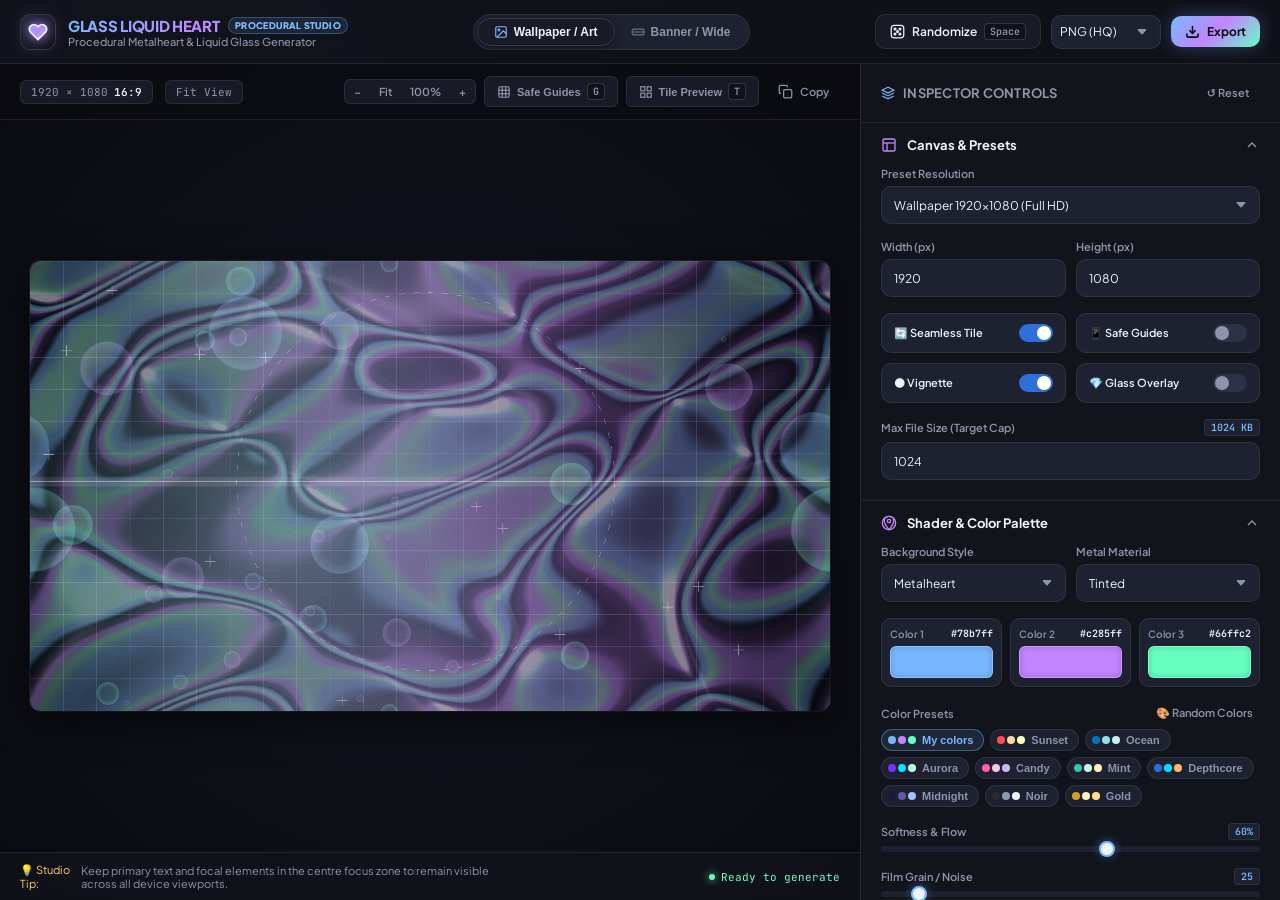
==== commit 0ee63a69: "Refactor to generic procedural graphics generator" ====
--- a/index.html
+++ b/index.html
@@ -3,8 +3,8 @@
 <head>
   <meta charset="utf-8">
   <meta name="viewport" content="width=device-width, initial-scale=1">
-  <title>Glass Liquid Heart | BOOTH Aesthetic Studio</title>
-  <meta name="description" content="Next-gen procedural Metalheart, Liquid Metal, Liquid Glass, and Y2K aesthetic background & header generator for BOOTH shops.">
+  <title>Glass Liquid Heart | Procedural Graphics Studio</title>
+  <meta name="description" content="Next-gen procedural Metalheart, Liquid Metal, Liquid Glass, and Y2K aesthetic graphics generator.">
   <link rel="icon" href="data:image/svg+xml,<svg xmlns=%22http://www.w3.org/2000/svg%22 viewBox=%220 0 100 100%22><text y=%22.9em%22 font-size=%2290%22>💖</text></svg>">
 
   <!-- Embedded base64 woff2 fonts -->
@@ -425,7 +425,7 @@
       transform: translateX(-50%);
     }
     #guide i::before {
-      content: 'PC SAFE AREA';
+      content: 'WIDE SAFE BOUNDS';
       position: absolute;
       top: 8px;
       left: 8px;
@@ -448,7 +448,7 @@
       box-shadow: 0 0 0 1px rgba(0, 0, 0, 0.7);
     }
     #guide b::before {
-      content: 'PHONE SAFE ZONE';
+      content: 'CENTER FOCUS ZONE';
       position: absolute;
       top: 6px;
       left: 6px;
@@ -969,7 +969,7 @@
       backdrop-filter: blur(2px);
       pointer-events: none;
     }
-    .mock-shop-card {
+    .mock-preview-card {
       background: rgba(22, 24, 34, 0.9);
       border: 1px solid var(--border-glass);
       border-radius: 16px;
@@ -1065,7 +1065,7 @@
         </svg>
       </div>
       <div class="brand-meta">
-        <h1 class="brand-title">GLASS LIQUID HEART <span class="brand-badge">BOOTH Studio</span></h1>
+        <h1 class="brand-title">GLASS LIQUID HEART <span class="brand-badge">Procedural Studio</span></h1>
         <p class="brand-desc">Procedural Metalheart & Liquid Glass Generator</p>
       </div>
     </div>
@@ -1074,11 +1074,11 @@
     <div class="mode-switch">
       <button class="mode-btn active" id="btn-mode-bg" data-mode="Background">
         <svg viewBox="0 0 24 24" fill="none" stroke="currentColor" stroke-width="2"><rect x="3" y="3" width="18" height="18" rx="2"/><circle cx="8.5" cy="8.5" r="1.5"/><polyline points="21 15 16 10 5 21"/></svg>
-        Shop Background
+        Wallpaper / Art
       </button>
       <button class="mode-btn" id="btn-mode-hd" data-mode="Header">
         <svg viewBox="0 0 24 24" fill="none" stroke="currentColor" stroke-width="2"><rect x="2" y="7" width="20" height="10" rx="2"/><line x1="2" y1="12" x2="22" y2="12"/></svg>
-        Shop Header
+        Banner / Wide
       </button>
       <!-- Hidden compatibility select for existing code -->
       <select id="mode" style="display:none;"><option selected>Background</option><option>Header</option></select>
@@ -1126,7 +1126,7 @@
             <button class="btn btn-sm btn-ghost" id="btn-zoom-100" style="padding:4px 8px;font-size:11px;" title="100% Scale">100%</button>
             <button class="btn btn-sm btn-ghost" id="btn-zoom-in" style="padding:4px 8px;" title="Zoom In">+</button>
           </div>
-          <button class="tool-toggle" id="btn-toggle-guides" title="Toggle BOOTH Safe Zone Overlays (G)">
+          <button class="tool-toggle" id="btn-toggle-guides" title="Toggle Composition Safe Zone Guides (G)">
             <svg viewBox="0 0 24 24" fill="none" stroke="currentColor" stroke-width="2"><rect x="3" y="3" width="18" height="18" rx="2"/><line x1="9" y1="3" x2="9" y2="21"/><line x1="15" y1="3" x2="15" y2="21"/><line x1="3" y1="9" x2="21" y2="9"/><line x1="3" y1="15" x2="21" y2="15"/></svg>
             Safe Guides <span class="kbd">G</span>
           </button>
@@ -1155,7 +1155,7 @@
       <!-- Stage Footer / Status Bar -->
       <div class="stage-footer">
         <div class="footer-tip">
-          <span>💡 BOOTH Tip:</span> Keep vital text & logos in the centre yellow box — outer edges get cropped on smartphones.
+          <span>💡 Studio Tip:</span> Keep primary text and focal elements in the centre focus zone to remain visible across all device viewports.
         </div>
         <div class="footer-status" id="info">
           Ready to generate
@@ -1188,10 +1188,10 @@
           <div class="field-group">
             <label class="field-label" for="preset">Preset Resolution</label>
             <select id="preset" autocomplete="off">
-              <option value="1920,1080" selected>Background 1920×1080 (Standard HD)</option>
-              <option value="2560,1440">Background 2560×1440 (2K Hi-Res)</option>
-              <option value="1920,480">Header 1920×480</option>
-              <option value="1920,600">Header 1920×600</option>
+              <option value="1920,1080" selected>Wallpaper 1920×1080 (Full HD)</option>
+              <option value="2560,1440">Wallpaper 2560×1440 (2K QHD)</option>
+              <option value="1920,480">Banner 1920×480</option>
+              <option value="1920,600">Banner 1920×600</option>
               <option value="512,512">Seamless Tile 512×512</option>
               <option value="1024,1024">Seamless Tile 1024×1024</option>
               <option value="c">Custom Dimensions</option>
@@ -1237,7 +1237,7 @@
 
           <div class="field-group">
             <label class="field-label" for="mx">
-              <span>Max File Size (BOOTH limit)</span>
+              <span>Max File Size (Target Cap)</span>
               <span class="val-badge" id="val-mx">1024 KB</span>
             </label>
             <input type="number" id="mx" value="1024" min="100" max="10240" autocomplete="off">
@@ -1352,14 +1352,14 @@
         <div class="panel-header">
           <div class="panel-title">
             <svg viewBox="0 0 24 24" fill="none" stroke="currentColor" stroke-width="2"><polyline points="4 7 4 4 20 4 20 7"/><line x1="9" y1="20" x2="15" y2="20"/><line x1="12" y1="4" x2="12" y2="20"/></svg>
-            Typography & Shop Branding
+            Typography & Text Overlay
           </div>
           <svg class="panel-chevron" width="16" height="16" viewBox="0 0 24 24" fill="none" stroke="currentColor" stroke-width="2"><polyline points="6 9 12 15 18 9"/></svg>
         </div>
         <div class="panel-body">
           <div class="field-group">
-            <label class="field-label" for="txt">Shop Text / Title</label>
-            <input type="text" id="txt" placeholder="Enter shop name (or leave empty for clean background)" autocomplete="off">
+            <label class="field-label" for="txt">Text Overlay</label>
+            <input type="text" id="txt" placeholder="Enter text (e.g. LIQUID, CHROME) or leave empty" autocomplete="off">
           </div>
 
           <div class="field-group">
@@ -1595,23 +1595,23 @@
           Seamless 3×2 Repeat Inspector
         </div>
         <div style="display: flex; gap: 8px;">
-          <button class="btn btn-sm" id="btn-toggle-mockup">Toggle BOOTH Mockup</button>
+          <button class="btn btn-sm" id="btn-toggle-mockup">Toggle UI Card Preview</button>
           <button class="btn btn-sm btn-ghost" id="btn-close-modal">✕ Close</button>
         </div>
       </div>
       <div class="modal-body">
         <p style="font-size: 12px; color: var(--text-muted);">
-          Inspect how your pattern tiles seamlessly across BOOTH shop backgrounds. Turn on "Seamless Tile" in the inspector to verify edge alignment.
+          Inspect how your pattern tiles seamlessly across repeating backgrounds and wide displays. Turn on "Seamless Tile" in the inspector to verify edge alignment.
         </p>
         <div class="tile-preview-stage" id="tp-modal-stage">
           <div class="tile-mockup-overlay" id="tile-mockup" style="display: none;">
-            <div class="mock-shop-card">
+            <div class="mock-preview-card">
               <div class="mock-avatar">💖</div>
-              <h3 style="font-size: 18px; margin-bottom: 6px; font-weight: 800;">YOUR SHOP NAME</h3>
-              <p style="font-size: 12px; color: #a0aec0; margin-bottom: 14px;">3D Avatars, VRChat Assets & Y2K Aesthetics</p>
+              <h3 style="font-size: 18px; margin-bottom: 6px; font-weight: 800;">GLASS LIQUID HEART</h3>
+              <p style="font-size: 12px; color: #a0aec0; margin-bottom: 14px;">Procedural Shader & Generative Visuals</p>
               <div style="display: flex; gap: 8px; justify-content: center;">
-                <span class="brand-badge">★ 5.0 Rating</span>
-                <span class="brand-badge">BOOTH Verified</span>
+                <span class="brand-badge">★ Procedural Engine</span>
+                <span class="brand-badge">Real-Time Shader</span>
               </div>
             </div>
           </div>
@@ -2571,8 +2571,8 @@
       showToast('🎨 Randomized color palette');
     };
 
-    const BGO = '<option value="1920,1080" selected>Background 1920×1080 (Standard HD)</option><option value="2560,1440">Background 2560×1440 (2K Hi-Res)</option><option value="1920,480">Header 1920×480</option><option value="1920,600">Header 1920×600</option><option value="512,512">Seamless Tile 512×512</option><option value="1024,1024">Seamless Tile 1024×1024</option><option value="c">Custom Dimensions</option>';
-    const HDO = '<option value="1500,500" selected>Header 1500×500 (recommended)</option><option value="960,300">Header 960×300 (compact)</option><option value="960,400">Header 960×400</option><option value="1500,600">Header 1500×600</option><option value="2000,667">Header 2000×667 (hi-res)</option><option value="c">Custom Dimensions</option>';
+    const BGO = '<option value="1920,1080" selected>Wallpaper 1920×1080 (Full HD)</option><option value="2560,1440">Wallpaper 2560×1440 (2K QHD)</option><option value="1920,480">Banner 1920×480</option><option value="1920,600">Banner 1920×600</option><option value="512,512">Seamless Tile 512×512</option><option value="1024,1024">Seamless Tile 1024×1024</option><option value="c">Custom Dimensions</option>';
+    const HDO = '<option value="1500,500" selected>Banner 1500×500 (Standard)</option><option value="960,300">Banner 960×300 (Compact)</option><option value="960,400">Banner 960×400</option><option value="1500,600">Banner 1500×600</option><option value="2000,667">Banner 2000×667 (Hi-Res)</option><option value="c">Custom Dimensions</option>';
 
     function setMode(mode) {
       const hd = mode == 'Header';
@@ -2596,7 +2596,7 @@
       const r = (a, b) => Math.round(a + Math.random() * (b - a));
       const o = Math.random;
       const fs = [...$('font').querySelectorAll('optgroup:not([label^="Japanese"]) option')].map(e => e.value);
-      if (!$('txt').value.trim()) $('txt').value = 'MY SHOP';
+      if (!$('txt').value.trim()) $('txt').value = 'LIQUID';
       $('font').value = pk(fs);
       $('tstyle').value = pk(['Chrome', 'Chrome', 'Chrome', 'Glass', 'Sticker', 'Neon', 'Outline', '3D', 'Gradient']);
       $('tsz').value = r(90, 125);
@@ -2620,7 +2620,7 @@
       $('goo').value = 35;
       $('wave').value = 30;
       $('split').value = 25;
-      if (!$('txt').value.trim()) $('txt').value = 'MY SHOP';
+      if (!$('txt').value.trim()) $('txt').value = 'CHROME';
       updateAllBadges();
       go(false);
       showToast('💥 Disruptive Y2K glitch applied');
@@ -2838,7 +2838,7 @@
       a.href = URL.createObjectURL(b);
       const isHeader = $('mode').value == 'Header';
       const ext = f == 'image/png' ? 'png' : 'jpg';
-      a.download = (isHeader ? 'booth-header.' : 'booth-background.') + ext;
+      a.download = (isHeader ? 'procedural-banner.' : 'procedural-art.') + ext;
       a.click();
       const kb = (b.size / 1024).toFixed(0);
       $('info').textContent = `Saved ${c.width}×${c.height}, ${kb} KB` + (b.size > cap ? ' (over limit - try JPG/less grain)' : '');
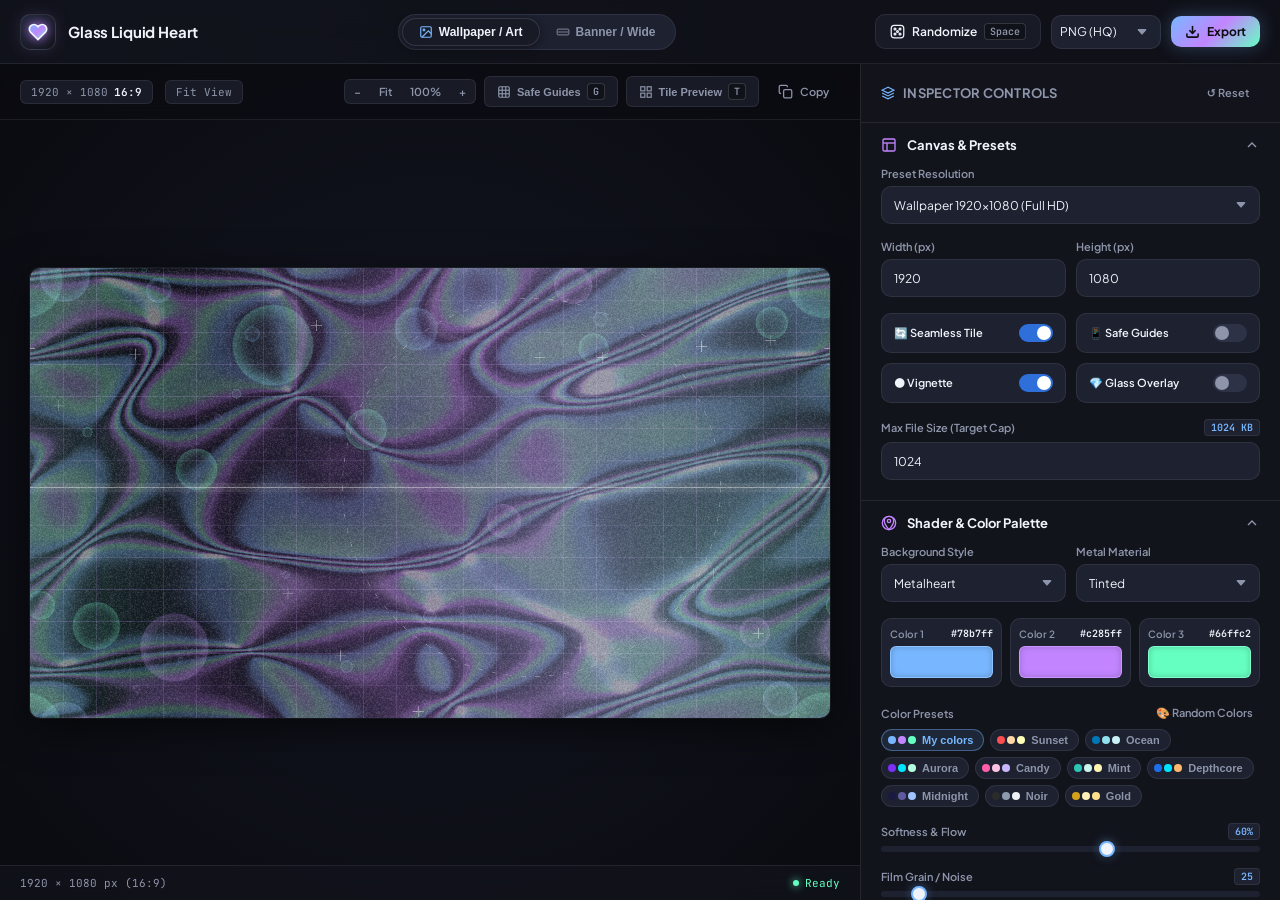
==== commit bc868385: "Simplify UI branding and fix film grain rendering" ====
--- a/index.html
+++ b/index.html
@@ -3,8 +3,8 @@
 <head>
   <meta charset="utf-8">
   <meta name="viewport" content="width=device-width, initial-scale=1">
-  <title>Glass Liquid Heart | Procedural Graphics Studio</title>
-  <meta name="description" content="Next-gen procedural Metalheart, Liquid Metal, Liquid Glass, and Y2K aesthetic graphics generator.">
+  <title>Glass Liquid Heart</title>
+  <meta name="description" content="Procedural canvas generator.">
   <link rel="icon" href="data:image/svg+xml,<svg xmlns=%22http://www.w3.org/2000/svg%22 viewBox=%220 0 100 100%22><text y=%22.9em%22 font-size=%2290%22>💖</text></svg>">
 
   <!-- Embedded base64 woff2 fonts -->
@@ -125,37 +125,11 @@
       filter: drop-shadow(0 0 6px #c285ff);
     }
 
-    .brand-meta {
-      display: flex;
-      flex-direction: column;
-    }
     .brand-title {
       font-size: 15px;
-      font-weight: 800;
-      letter-spacing: -0.02em;
-      background: var(--accent-gradient);
-      -webkit-background-clip: text;
-      -webkit-text-fill-color: transparent;
-      display: flex;
-      align-items: center;
-      gap: 8px;
-    }
-    .brand-badge {
-      font-size: 9px;
       font-weight: 700;
-      letter-spacing: 0.05em;
-      text-transform: uppercase;
-      padding: 2px 6px;
-      border-radius: 100px;
-      background: rgba(120, 183, 255, 0.12);
-      color: var(--accent-c1);
-      border: 1px solid rgba(120, 183, 255, 0.3);
-      -webkit-text-fill-color: initial;
-    }
-    .brand-desc {
-      font-size: 11px;
-      color: var(--text-muted);
-      font-weight: 500;
+      letter-spacing: -0.01em;
+      color: var(--text-main);
     }
 
     /* Mode Segmented Switch */
@@ -1064,10 +1038,7 @@
           </defs>
         </svg>
       </div>
-      <div class="brand-meta">
-        <h1 class="brand-title">GLASS LIQUID HEART <span class="brand-badge">Procedural Studio</span></h1>
-        <p class="brand-desc">Procedural Metalheart & Liquid Glass Generator</p>
-      </div>
+      <h1 class="brand-title">Glass Liquid Heart</h1>
     </div>
 
     <!-- Center Mode Switcher -->
@@ -1154,11 +1125,9 @@
 
       <!-- Stage Footer / Status Bar -->
       <div class="stage-footer">
-        <div class="footer-tip">
-          <span>💡 Studio Tip:</span> Keep primary text and focal elements in the centre focus zone to remain visible across all device viewports.
-        </div>
+        <div style="font-family: var(--font-mono); font-size: 11px; color: var(--text-muted);" id="footer-dimensions">1920 × 1080</div>
         <div class="footer-status" id="info">
-          Ready to generate
+          Ready
         </div>
       </div>
     </section>
@@ -2131,20 +2100,40 @@
 
     function grain(W, H) {
       const g = +$('grain').value;
-      if (!g) return;
+      if (!g || g <= 0) return;
+
+      const S = 256;
       const n = document.createElement('canvas');
-      n.width = n.height = 256;
-      const x = n.getContext('2d'), im = x.createImageData(256, 256);
-      for (let i = 0; i < 65536; i++) {
-        const v = Math.random() * 255;
-        im.data.set([v, v, v, 255], i * 4);
+      n.width = n.height = S;
+      const x = n.getContext('2d');
+      const im = x.createImageData(S, S);
+      const d = im.data;
+
+      // Calibrated grain strength: visible across darks, midtones, and highlights
+      const alphaMax = Math.min(255, Math.round(20 + (g / 300) * 200));
+
+      for (let i = 0; i < d.length; i += 4) {
+        const isBright = Math.random() > 0.5;
+        const lum = isBright ? 255 : 0;
+        const a = Math.round(Math.random() * alphaMax);
+        d[i] = lum;
+        d[i + 1] = lum;
+        d[i + 2] = lum;
+        d[i + 3] = a;
       }
       x.putImageData(im, 0, 0);
+
       ctx.save();
-      ctx.globalAlpha = g / 700;
-      ctx.globalCompositeOperation = 'overlay';
-      ctx.fillStyle = ctx.createPattern(n, 'repeat');
-      ctx.fillRect(0, 0, W, H);
+      ctx.setTransform(1, 0, 0, 1, 0, 0);
+      const pat = ctx.createPattern(n, 'repeat');
+      
+      // Grain scale: 2x on high-res so noise particles don't cancel out when fitted on screen
+      const grainScale = W >= 1200 ? 2 : 1;
+      ctx.scale(grainScale, grainScale);
+      ctx.fillStyle = pat;
+      ctx.globalAlpha = 1.0;
+      ctx.globalCompositeOperation = 'source-over';
+      ctx.fillRect(0, 0, W / grainScale, H / grainScale);
       ctx.restore();
     }
 
@@ -2504,6 +2493,8 @@
       const g = gcd(W, H);
       const aspect = (W / g <= 32 && H / g <= 32) ? `${W / g}:${H / g}` : (W / H).toFixed(2) + ':1';
       $('aspect-indicator').textContent = aspect;
+      const footDim = $('footer-dimensions');
+      if (footDim) footDim.textContent = `${W} × ${H} px (${aspect})`;
     }
 
     function go(newSeed) {
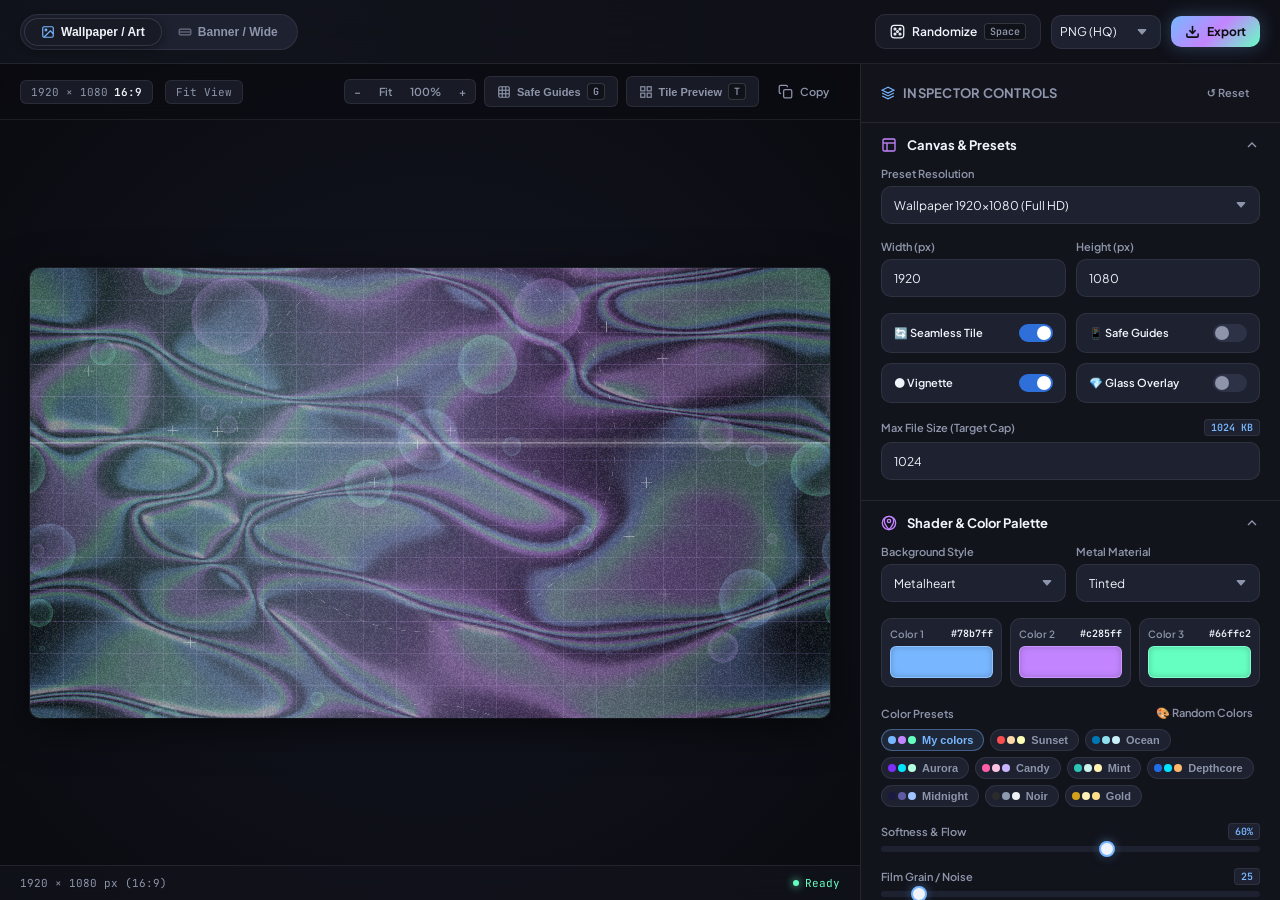
==== commit 9947b2e5: "Remove heart icon, emoji, and header branding" ====
--- a/index.html
+++ b/index.html
@@ -5,7 +5,7 @@
   <meta name="viewport" content="width=device-width, initial-scale=1">
   <title>Glass Liquid Heart</title>
   <meta name="description" content="Procedural canvas generator.">
-  <link rel="icon" href="data:image/svg+xml,<svg xmlns=%22http://www.w3.org/2000/svg%22 viewBox=%220 0 100 100%22><text y=%22.9em%22 font-size=%2290%22>💖</text></svg>">
+  <link rel="icon" href="data:image/svg+xml,<svg xmlns=%22http://www.w3.org/2000/svg%22 viewBox=%220 0 100 100%22><rect width=%22100%22 height=%22100%22 rx=%2220%22 fill=%22%23181b26%22/><circle cx=%2250%22 cy=%2250%22 r=%2228%22 fill=%22%2378b7ff%22/></svg>">
 
   <!-- Embedded base64 woff2 fonts -->
   <link rel="stylesheet" href="fonts.css">
@@ -100,38 +100,6 @@
       z-index: 100;
     }
 
-    .brand-group {
-      display: flex;
-      align-items: center;
-      gap: 12px;
-    }
-
-    .brand-icon {
-      width: 36px;
-      height: 36px;
-      border-radius: var(--radius-md);
-      background: linear-gradient(135deg, #1f2538 0%, #11131a 100%);
-      border: 1px solid var(--border-glass);
-      display: flex;
-      align-items: center;
-      justify-content: center;
-      box-shadow: 0 0 16px rgba(194, 133, 255, 0.15);
-      position: relative;
-      overflow: hidden;
-    }
-    .brand-icon svg {
-      width: 20px;
-      height: 20px;
-      filter: drop-shadow(0 0 6px #c285ff);
-    }
-
-    .brand-title {
-      font-size: 15px;
-      font-weight: 700;
-      letter-spacing: -0.01em;
-      color: var(--text-main);
-    }
-
     /* Mode Segmented Switch */
     .mode-switch {
       display: flex;
@@ -1025,21 +993,7 @@
 
   <!-- Top Studio Navigation Bar -->
   <header class="studio-header">
-    <div class="brand-group">
-      <div class="brand-icon">
-        <svg viewBox="0 0 24 24" fill="none" stroke="currentColor" stroke-width="2">
-          <path d="M20.84 4.61a5.5 5.5 0 0 0-7.78 0L12 5.67l-1.06-1.06a5.5 5.5 0 0 0-7.78 7.78l1.06 1.06L12 21.23l7.78-7.78 1.06-1.06a5.5 5.5 0 0 0 0-7.78z" fill="url(#brandGrad)"/>
-          <defs>
-            <linearGradient id="brandGrad" x1="0%" y1="0%" x2="100%" y2="100%">
-              <stop offset="0%" stop-color="#78b7ff"/>
-              <stop offset="50%" stop-color="#c285ff"/>
-              <stop offset="100%" stop-color="#66ffc2"/>
-            </linearGradient>
-          </defs>
-        </svg>
-      </div>
-      <h1 class="brand-title">Glass Liquid Heart</h1>
-    </div>
+    
 
     <!-- Center Mode Switcher -->
     <div class="mode-switch">
@@ -1575,8 +1529,8 @@
         <div class="tile-preview-stage" id="tp-modal-stage">
           <div class="tile-mockup-overlay" id="tile-mockup" style="display: none;">
             <div class="mock-preview-card">
-              <div class="mock-avatar">💖</div>
-              <h3 style="font-size: 18px; margin-bottom: 6px; font-weight: 800;">GLASS LIQUID HEART</h3>
+              
+              <h3 style="font-size: 18px; margin-bottom: 6px; font-weight: 800;">PREVIEW</h3>
               <p style="font-size: 12px; color: #a0aec0; margin-bottom: 14px;">Procedural Shader & Generative Visuals</p>
               <div style="display: flex; gap: 8px; justify-content: center;">
                 <span class="brand-badge">★ Procedural Engine</span>
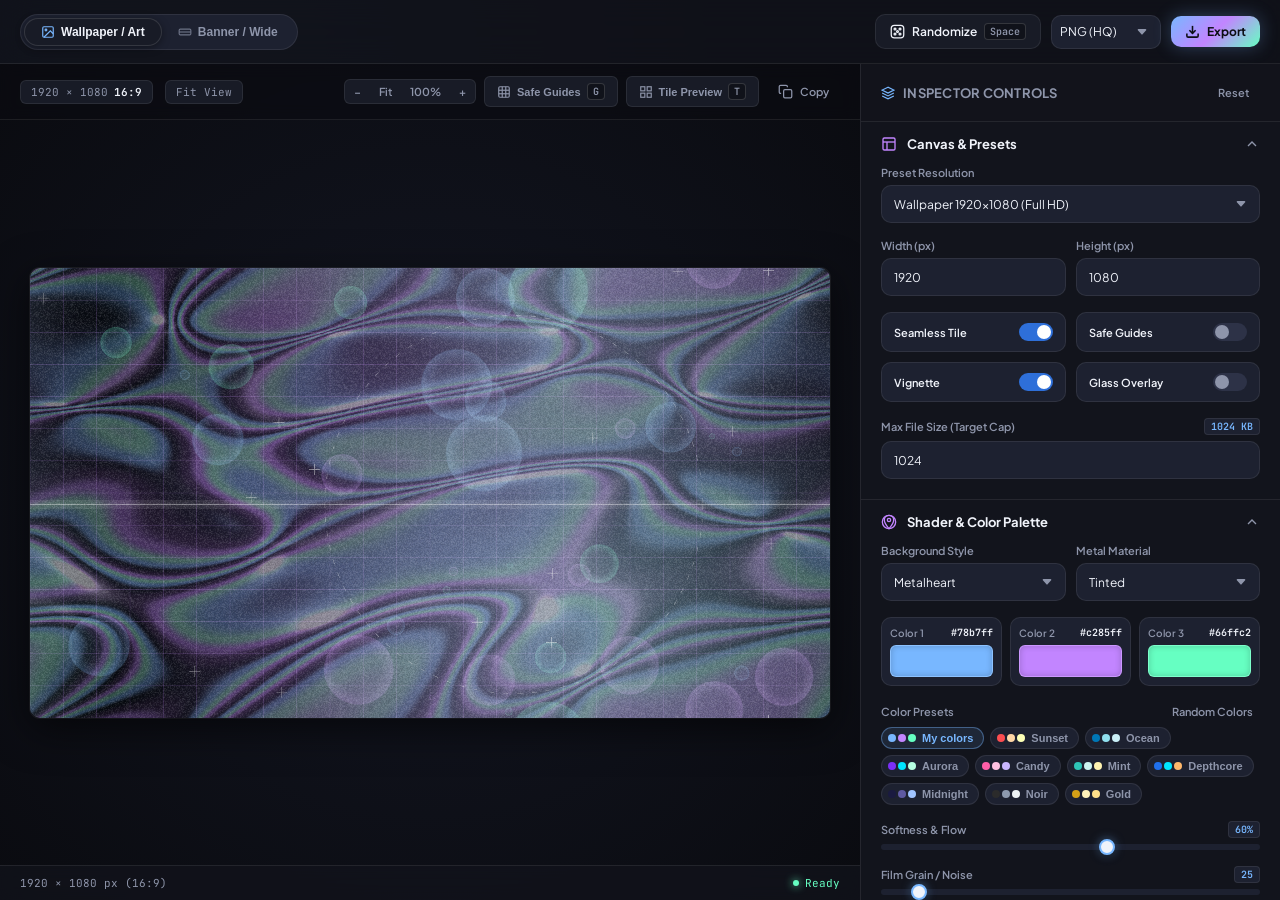
==== commit 6926ad67: "Remove all emojis across UI and documentation" ====
--- a/index.html
+++ b/index.html
@@ -1094,7 +1094,7 @@
           Inspector Controls
         </div>
         <button class="btn btn-sm btn-ghost" id="rstc" title="Reset to default colors">
-          ↺ Reset
+          Reset
         </button>
       </div>
 
@@ -1134,22 +1134,22 @@
 
           <div class="switches-grid">
             <label class="switch-card">
-              <span class="switch-label">🔄 Seamless Tile</span>
+              <span class="switch-label">Seamless Tile</span>
               <input type="checkbox" id="tl" checked autocomplete="off">
               <div class="switch-toggle"></div>
             </label>
             <label class="switch-card">
-              <span class="switch-label">📱 Safe Guides</span>
+              <span class="switch-label">Safe Guides</span>
               <input type="checkbox" id="gd" autocomplete="off">
               <div class="switch-toggle"></div>
             </label>
             <label class="switch-card">
-              <span class="switch-label">🌑 Vignette</span>
+              <span class="switch-label">Vignette</span>
               <input type="checkbox" id="vg" checked autocomplete="off">
               <div class="switch-toggle"></div>
             </label>
             <label class="switch-card">
-              <span class="switch-label">💎 Glass Overlay</span>
+              <span class="switch-label">Glass Overlay</span>
               <input type="checkbox" id="ov" autocomplete="off">
               <div class="switch-toggle"></div>
             </label>
@@ -1243,7 +1243,7 @@
             <div class="field-label">
               <span>Color Presets</span>
               <button class="btn btn-sm btn-ghost" id="rndc" style="padding:2px 6px;">
-                🎨 Random Colors
+                Random Colors
               </button>
             </div>
             <div class="palettes-row" id="palette-buttons-container"></div>
@@ -1375,8 +1375,8 @@
           </div>
 
           <div class="button-grid-2">
-            <button class="btn btn-sm" id="rt">🎲 Randomize Text</button>
-            <button class="btn btn-sm" id="dis">💥 Disruptive Y2K</button>
+            <button class="btn btn-sm" id="rt">Randomize Text</button>
+            <button class="btn btn-sm" id="dis">Disruptive Style</button>
           </div>
 
           <div class="input-row">
@@ -1407,7 +1407,7 @@
           </div>
 
           <label class="switch-card">
-            <span class="switch-label">🔠 Force UPPERCASE</span>
+            <span class="switch-label">Force Uppercase</span>
             <input type="checkbox" id="tup" autocomplete="off">
             <div class="switch-toggle"></div>
           </label>
@@ -1519,7 +1519,7 @@
         </div>
         <div style="display: flex; gap: 8px;">
           <button class="btn btn-sm" id="btn-toggle-mockup">Toggle UI Card Preview</button>
-          <button class="btn btn-sm btn-ghost" id="btn-close-modal">✕ Close</button>
+          <button class="btn btn-sm btn-ghost" id="btn-close-modal">Close</button>
         </div>
       </div>
       <div class="modal-body">
@@ -1533,7 +1533,7 @@
               <h3 style="font-size: 18px; margin-bottom: 6px; font-weight: 800;">PREVIEW</h3>
               <p style="font-size: 12px; color: #a0aec0; margin-bottom: 14px;">Procedural Shader & Generative Visuals</p>
               <div style="display: flex; gap: 8px; justify-content: center;">
-                <span class="brand-badge">★ Procedural Engine</span>
+                <span class="brand-badge">Procedural Engine</span>
                 <span class="brand-badge">Real-Time Shader</span>
               </div>
             </div>
@@ -2489,12 +2489,12 @@
     $('rstc').onclick = () => {
       myColors();
       go(false);
-      showToast('↺ Colors reset to default');
+      showToast('Colors reset to default');
     };
 
     $('rnd').onclick = () => {
       go(true);
-      showToast('🎲 Generated new variation');
+      showToast('Generated variation');
     };
 
     $('rndc').onclick = () => {
@@ -2513,7 +2513,7 @@
       $('c2').value = col2; syncColorUI('c2', col2);
       $('c3').value = col3; syncColorUI('c3', col3);
       go(true);
-      showToast('🎨 Randomized color palette');
+      showToast('Randomized color palette');
     };
 
     const BGO = '<option value="1920,1080" selected>Wallpaper 1920×1080 (Full HD)</option><option value="2560,1440">Wallpaper 2560×1440 (2K QHD)</option><option value="1920,480">Banner 1920×480</option><option value="1920,600">Banner 1920×600</option><option value="512,512">Seamless Tile 512×512</option><option value="1024,1024">Seamless Tile 1024×1024</option><option value="c">Custom Dimensions</option>';
@@ -2556,7 +2556,7 @@
       $('split').value = o() < .6 ? 0 : r(10, 35);
       updateAllBadges();
       go(false);
-      showToast('🎲 Randomized typography style');
+      showToast('Randomized typography');
     };
 
     $('dis').onclick = () => {
@@ -2568,7 +2568,7 @@
       if (!$('txt').value.trim()) $('txt').value = 'CHROME';
       updateAllBadges();
       go(false);
-      showToast('💥 Disruptive Y2K glitch applied');
+      showToast('Disruptive style applied');
     };
 
     let T;
@@ -2715,7 +2715,7 @@
     $('btn-toggle-guides').onclick = () => {
       $('gd').checked = !$('gd').checked;
       guides();
-      showToast($('gd').checked ? '📏 Safe Guides Enabled' : '📏 Safe Guides Hidden');
+      showToast($('gd').checked ? 'Safe guides enabled' : 'Safe guides hidden');
     };
 
     $('preset').onchange = e => {
@@ -2749,12 +2749,12 @@
         const blob = await new Promise(r => cv.toBlob(r, 'image/png'));
         if (navigator.clipboard && window.ClipboardItem) {
           await navigator.clipboard.write([new ClipboardItem({ 'image/png': blob })]);
-          showToast('📋 Rendered image copied to clipboard!');
+          showToast('Image copied to clipboard');
         } else {
-          showToast('⚠️ Clipboard image copy not supported in this browser');
+          showToast('Clipboard copy not supported');
         }
       } catch (err) {
-        showToast('⚠️ Could not copy: ' + err.message);
+        showToast('Could not copy: ' + err.message);
       }
     }
     $('btn-copy-clipboard').onclick = copyToClipboard;
@@ -2787,7 +2787,7 @@
       a.click();
       const kb = (b.size / 1024).toFixed(0);
       $('info').textContent = `Saved ${c.width}×${c.height}, ${kb} KB` + (b.size > cap ? ' (over limit - try JPG/less grain)' : '');
-      showToast(`💾 Downloaded ${a.download} (${kb} KB)`);
+      showToast(`Downloaded ${a.download} (${kb} KB)`);
     };
 
     // Accordion Expand / Collapse
@@ -2842,7 +2842,7 @@
       if (e.code === 'Space') {
         e.preventDefault();
         go(true);
-        showToast('🎲 Generated new variation');
+        showToast('Generated variation');
       } else if (e.key === 'g' || e.key === 'G') {
         $('btn-toggle-guides').click();
       } else if (e.key === 't' || e.key === 'T') {
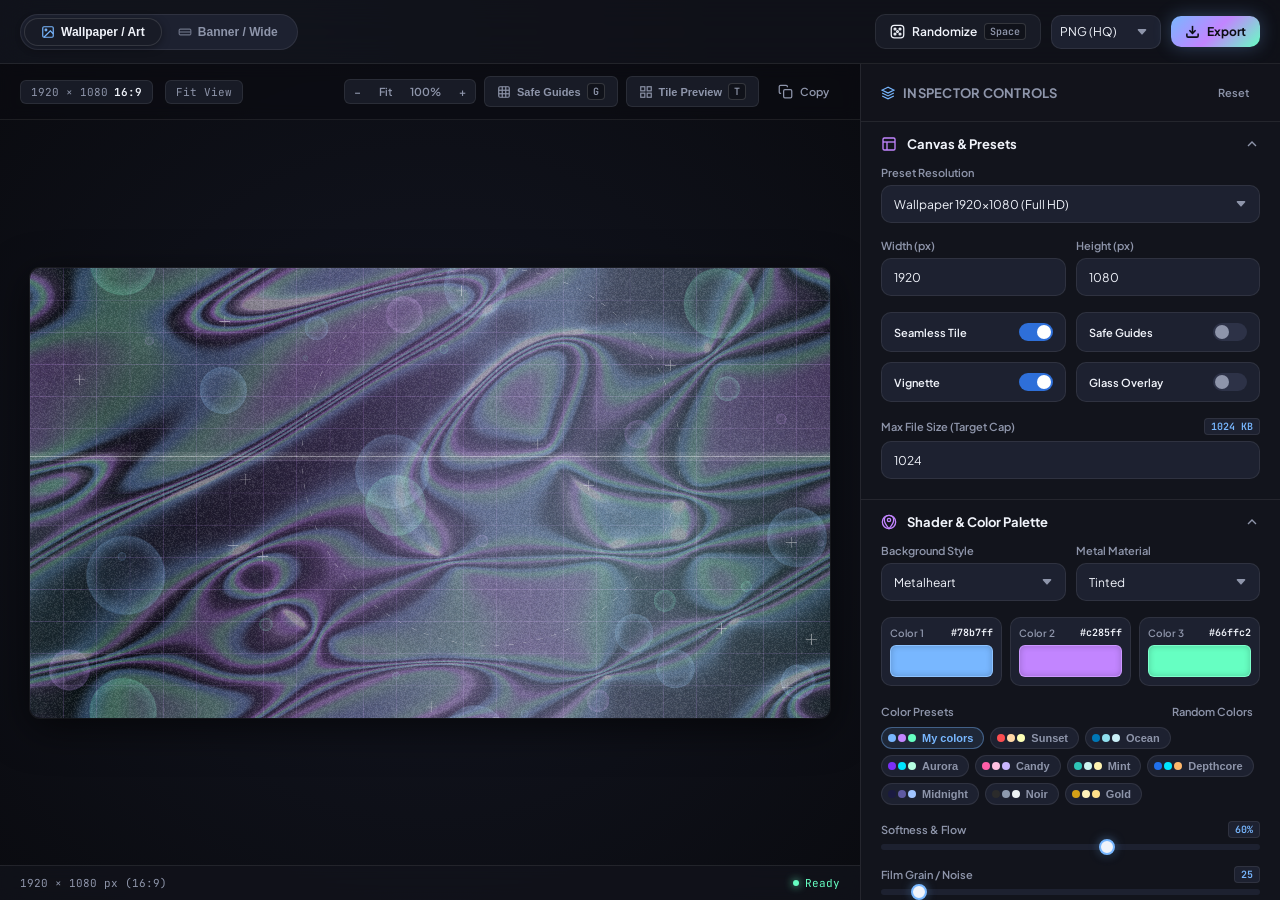
==== commit b01d9d5b: "Security hardening: replace toast innerHTML with textContent" ====
--- a/index.html
+++ b/index.html
@@ -1561,7 +1561,7 @@
       const container = $('toast-container');
       const toast = document.createElement('div');
       toast.className = 'toast';
-      toast.innerHTML = msg;
+      toast.textContent = msg;
       container.appendChild(toast);
       setTimeout(() => {
         toast.classList.add('hide');
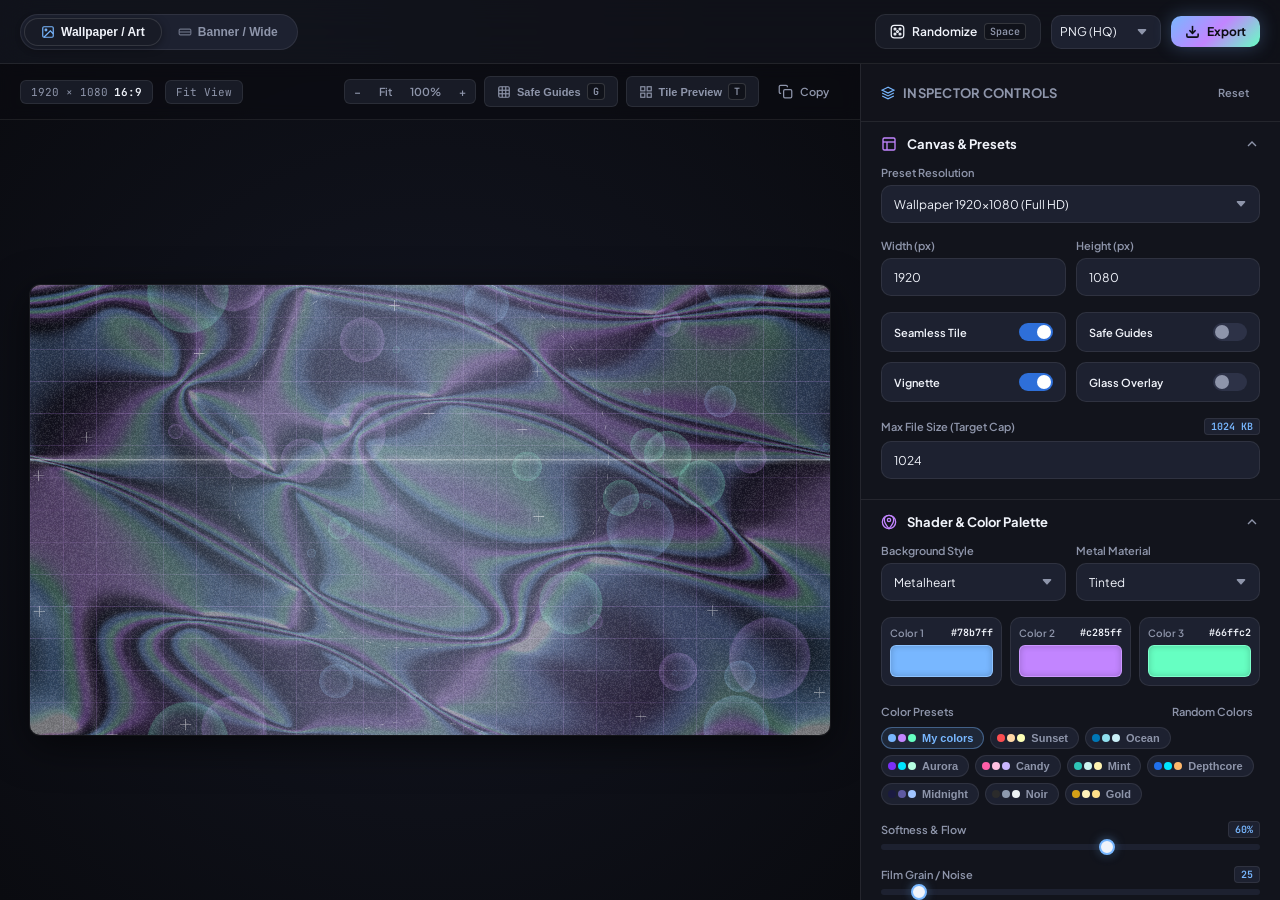
==== commit 0de9b64a: "Remove redundant bottom status bar" ====
--- a/index.html
+++ b/index.html
@@ -403,42 +403,7 @@
       letter-spacing: 0.05em;
     }
 
-    /* Stage Footer / Info Bar */
-    .stage-footer {
-      display: flex;
-      align-items: center;
-      justify-content: space-between;
-      padding: 10px 20px;
-      background: var(--bg-surface-glass);
-      backdrop-filter: blur(8px);
-      border-top: 1px solid var(--border-subtle);
-      font-size: 11px;
-      color: var(--text-muted);
-    }
-    .footer-tip {
-      display: flex;
-      align-items: center;
-      gap: 6px;
-      max-width: 60%;
-    }
-    .footer-tip span {
-      color: #ffd166;
-    }
-    .footer-status {
-      font-family: var(--font-mono);
-      color: var(--accent-c3);
-      display: flex;
-      align-items: center;
-      gap: 6px;
-    }
-    .footer-status::before {
-      content: '';
-      width: 6px;
-      height: 6px;
-      border-radius: 50%;
-      background: var(--accent-c3);
-      box-shadow: 0 0 8px var(--accent-c3);
-    }
+
 
     /* Right: Studio Inspector Sidebar */
     .studio-sidebar {
@@ -1077,13 +1042,7 @@
         </div>
       </div>
 
-      <!-- Stage Footer / Status Bar -->
-      <div class="stage-footer">
-        <div style="font-family: var(--font-mono); font-size: 11px; color: var(--text-muted);" id="footer-dimensions">1920 × 1080</div>
-        <div class="footer-status" id="info">
-          Ready
-        </div>
-      </div>
+
     </section>
 
     <!-- Studio Inspector (Sidebar) -->
@@ -2447,8 +2406,7 @@
       const g = gcd(W, H);
       const aspect = (W / g <= 32 && H / g <= 32) ? `${W / g}:${H / g}` : (W / H).toFixed(2) + ':1';
       $('aspect-indicator').textContent = aspect;
-      const footDim = $('footer-dimensions');
-      if (footDim) footDim.textContent = `${W} × ${H} px (${aspect})`;
+
     }
 
     function go(newSeed) {
@@ -2786,7 +2744,7 @@
       a.download = (isHeader ? 'procedural-banner.' : 'procedural-art.') + ext;
       a.click();
       const kb = (b.size / 1024).toFixed(0);
-      $('info').textContent = `Saved ${c.width}×${c.height}, ${kb} KB` + (b.size > cap ? ' (over limit - try JPG/less grain)' : '');
+      if ($('info')) $('info').textContent = `Saved ${c.width}×${c.height}, ${kb} KB`;
       showToast(`Downloaded ${a.download} (${kb} KB)`);
     };
 
@@ -2811,7 +2769,7 @@
         cvEl.style.width = 'auto';
         cvEl.style.height = 'auto';
         cvEl.style.maxWidth = '100%';
-        cvEl.style.maxHeight = 'calc(100vh - var(--header-height) - 130px)';
+        cvEl.style.maxHeight = 'calc(100vh - var(--header-height) - 80px)';
         indicator.textContent = 'Fit View';
       } else {
         currentZoomMode = 'scale';
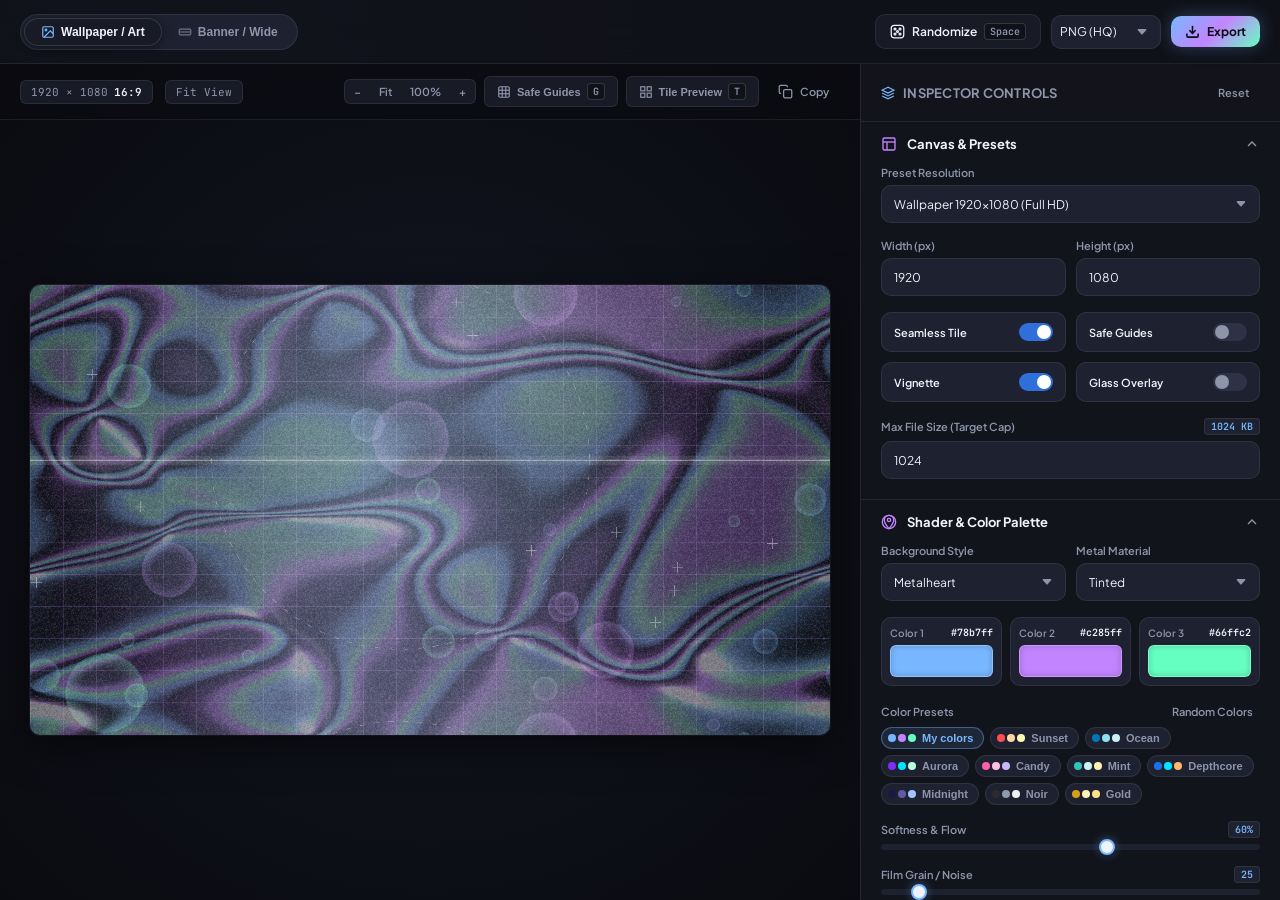
==== commit 4592bd3b: "Add custom favicon.ico and favicon.png" ====
--- a/index.html
+++ b/index.html
@@ -5,7 +5,8 @@
   <meta name="viewport" content="width=device-width, initial-scale=1">
   <title>Glass Liquid Heart</title>
   <meta name="description" content="Procedural canvas generator.">
-  <link rel="icon" href="data:image/svg+xml,<svg xmlns=%22http://www.w3.org/2000/svg%22 viewBox=%220 0 100 100%22><rect width=%22100%22 height=%22100%22 rx=%2220%22 fill=%22%23181b26%22/><circle cx=%2250%22 cy=%2250%22 r=%2228%22 fill=%22%2378b7ff%22/></svg>">
+  <link rel="icon" type="image/x-icon" href="favicon.ico">
+  <link rel="icon" type="image/png" sizes="32x32" href="favicon.png">
 
   <!-- Embedded base64 woff2 fonts -->
   <link rel="stylesheet" href="fonts.css">
